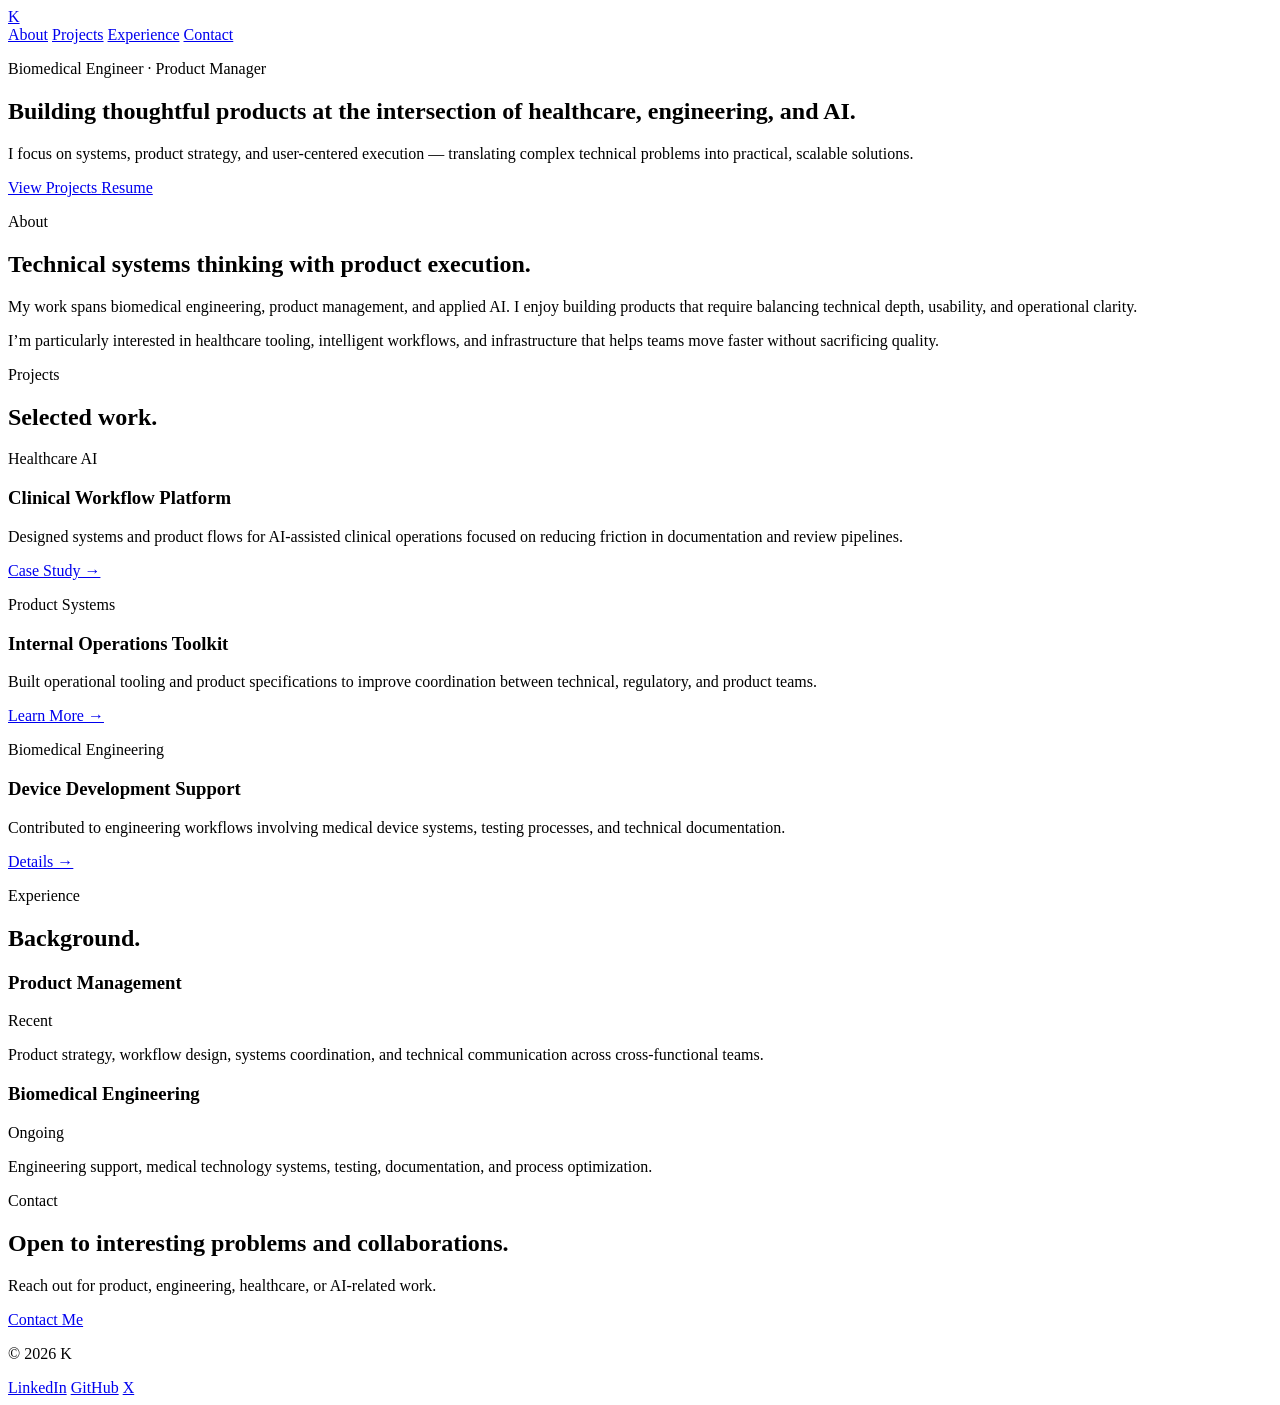
==== index.html @ 963a488e "Rename index to index.html" ====
<!DOCTYPE html>
<html lang="en">
<head>
  <meta charset="UTF-8" />
  <meta name="viewport" content="width=device-width, initial-scale=1.0" />

  <title>K — Biomedical Engineer & Product Manager</title>

  <meta
    name="description"
    content="Biomedical engineer and product manager building thoughtful healthcare and AI-enabled products."
  />

  <!-- Fonts -->
  <link rel="preconnect" href="https://fonts.googleapis.com">
  <link rel="preconnect" href="https://fonts.gstatic.com" crossorigin>

  <link
    href="https://fonts.googleapis.com/css2?family=Inter:wght@400;500;600;700;800&display=swap"
    rel="stylesheet"
  />

  <link rel="stylesheet" href="style.css" />
</head>

<body>

  <!-- =========================
       HEADER
  ========================== -->

  <header class="site-header">
    <div class="container nav">

      <a href="#" class="logo">
        K
      </a>

      <nav class="nav-links">
        <a href="#about">About</a>
        <a href="#projects">Projects</a>
        <a href="#experience">Experience</a>
        <a href="#contact">Contact</a>
      </nav>

    </div>
  </header>

  <!-- =========================
       HERO
  ========================== -->

  <section class="hero">
    <div class="container hero-content">

      <p class="eyebrow">
        Biomedical Engineer · Product Manager
      </p>

      <h1>
        Building thoughtful products at the intersection of healthcare,
        engineering, and AI.
      </h1>

      <p class="hero-text">
        I focus on systems, product strategy, and user-centered execution —
        translating complex technical problems into practical, scalable solutions.
      </p>

      <div class="hero-actions">
        <a href="#projects" class="btn btn-primary">
          View Projects
        </a>

        <a href="/resume.pdf" class="btn btn-secondary">
          Resume
        </a>
      </div>

    </div>
  </section>

  <!-- =========================
       ABOUT
  ========================== -->

  <section id="about" class="section">
    <div class="container narrow">

      <div class="section-header">
        <p class="section-label">About</p>
        <h2>Technical systems thinking with product execution.</h2>
      </div>

      <p class="body-large">
        My work spans biomedical engineering, product management, and applied AI.
        I enjoy building products that require balancing technical depth,
        usability, and operational clarity.
      </p>

      <p>
        I’m particularly interested in healthcare tooling, intelligent workflows,
        and infrastructure that helps teams move faster without sacrificing quality.
      </p>

    </div>
  </section>

  <!-- =========================
       PROJECTS
  ========================== -->

  <section id="projects" class="section section-alt">
    <div class="container">

      <div class="section-header">
        <p class="section-label">Projects</p>
        <h2>Selected work.</h2>
      </div>

      <div class="project-grid">

        <article class="card">
          <p class="card-tag">Healthcare AI</p>

          <h3>Clinical Workflow Platform</h3>

          <p>
            Designed systems and product flows for AI-assisted clinical operations
            focused on reducing friction in documentation and review pipelines.
          </p>

          <a href="#" class="text-link">
            Case Study →
          </a>
        </article>

        <article class="card">
          <p class="card-tag">Product Systems</p>

          <h3>Internal Operations Toolkit</h3>

          <p>
            Built operational tooling and product specifications to improve
            coordination between technical, regulatory, and product teams.
          </p>

          <a href="#" class="text-link">
            Learn More →
          </a>
        </article>

        <article class="card">
          <p class="card-tag">Biomedical Engineering</p>

          <h3>Device Development Support</h3>

          <p>
            Contributed to engineering workflows involving medical device systems,
            testing processes, and technical documentation.
          </p>

          <a href="#" class="text-link">
            Details →
          </a>
        </article>

      </div>
    </div>
  </section>

  <!-- =========================
       EXPERIENCE
  ========================== -->

  <section id="experience" class="section">
    <div class="container narrow">

      <div class="section-header">
        <p class="section-label">Experience</p>
        <h2>Background.</h2>
      </div>

      <div class="timeline">

        <div class="timeline-item">
          <div class="timeline-top">
            <h3>Product Management</h3>
            <span>Recent</span>
          </div>

          <p>
            Product strategy, workflow design, systems coordination, and
            technical communication across cross-functional teams.
          </p>
        </div>

        <div class="timeline-item">
          <div class="timeline-top">
            <h3>Biomedical Engineering</h3>
            <span>Ongoing</span>
          </div>

          <p>
            Engineering support, medical technology systems, testing,
            documentation, and process optimization.
          </p>
        </div>

      </div>

    </div>
  </section>

  <!-- =========================
       CONTACT
  ========================== -->

  <section id="contact" class="section section-alt">
    <div class="container narrow center">

      <p class="section-label">Contact</p>

      <h2>
        Open to interesting problems and collaborations.
      </h2>

      <p class="contact-text">
        Reach out for product, engineering, healthcare, or AI-related work.
      </p>

      <a href="mailto:you@example.com" class="btn btn-primary">
        Contact Me
      </a>

    </div>
  </section>

  <!-- =========================
       FOOTER
  ========================== -->

  <footer class="site-footer">
    <div class="container footer-content">

      <p>
        © 2026 K
      </p>

      <div class="footer-links">
        <a href="#">LinkedIn</a>
        <a href="#">GitHub</a>
        <a href="#">X</a>
      </div>

    </div>
  </footer>

</body>
</html>
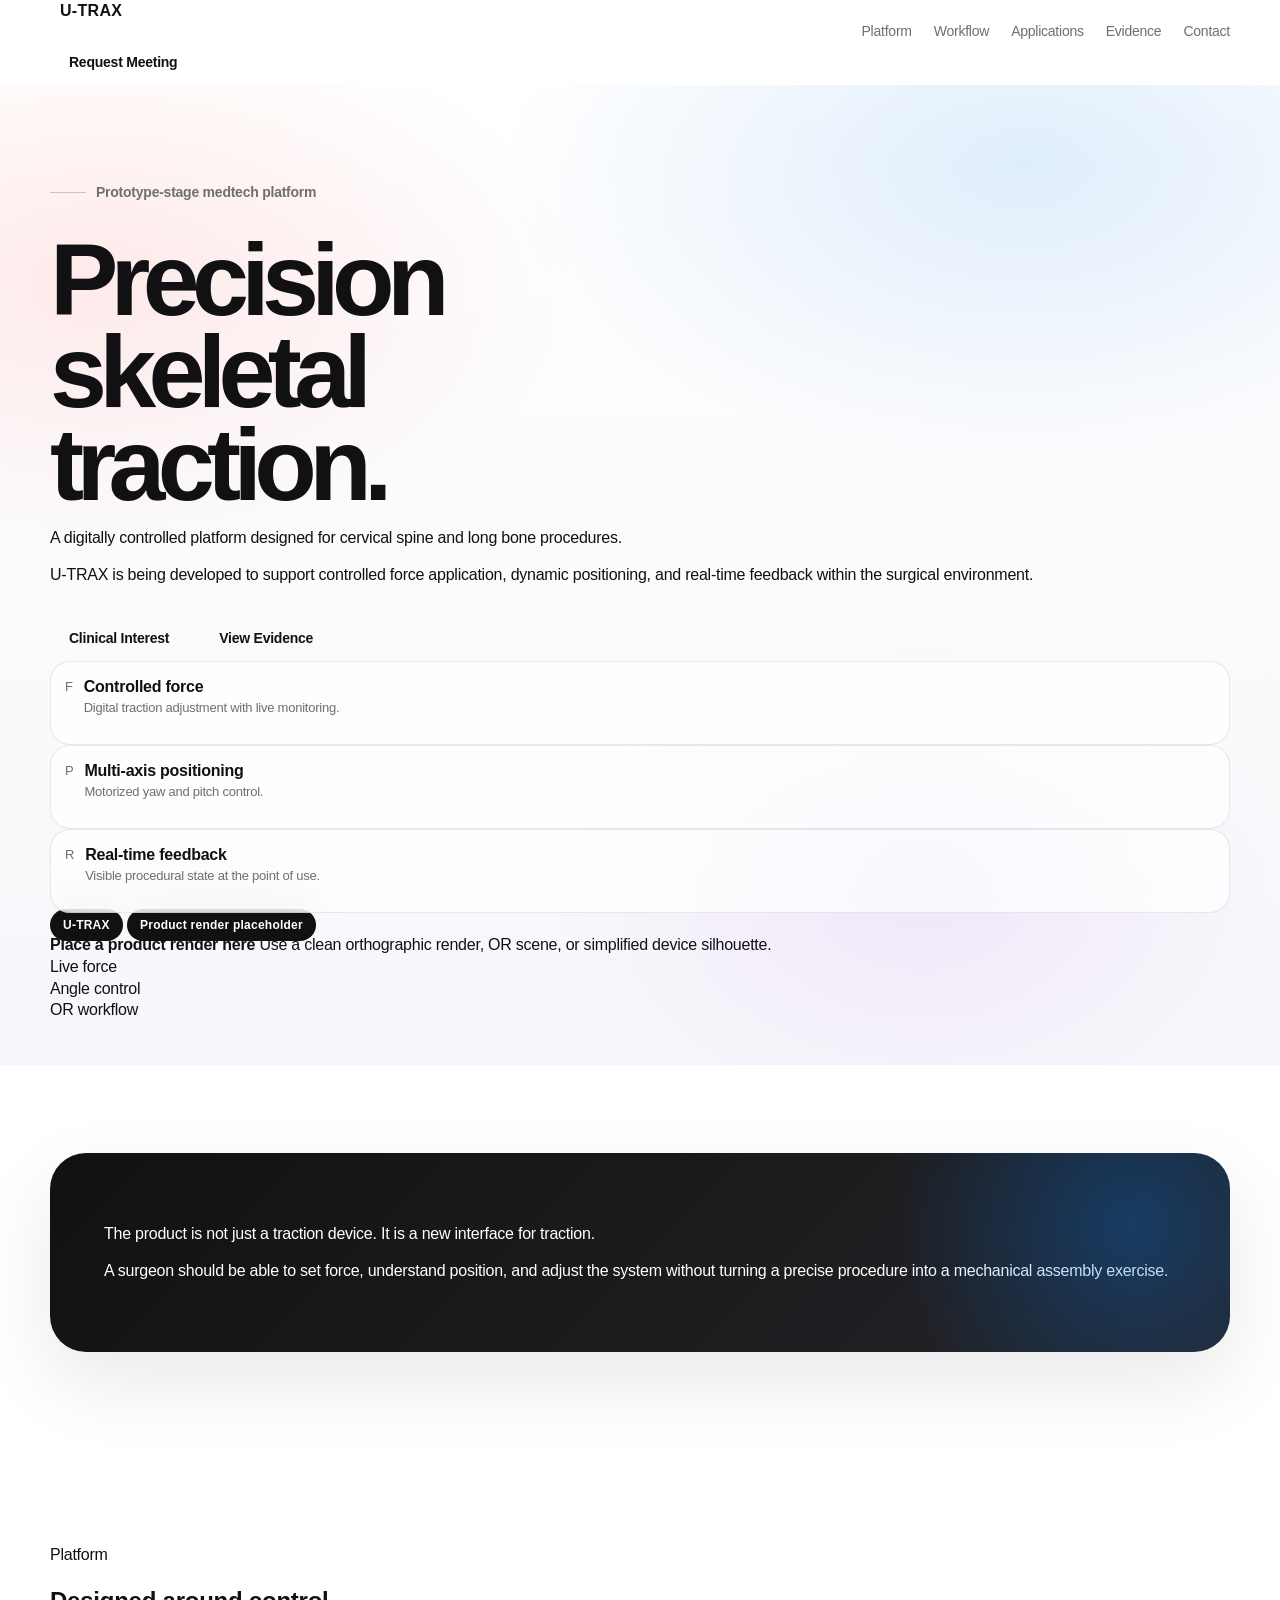
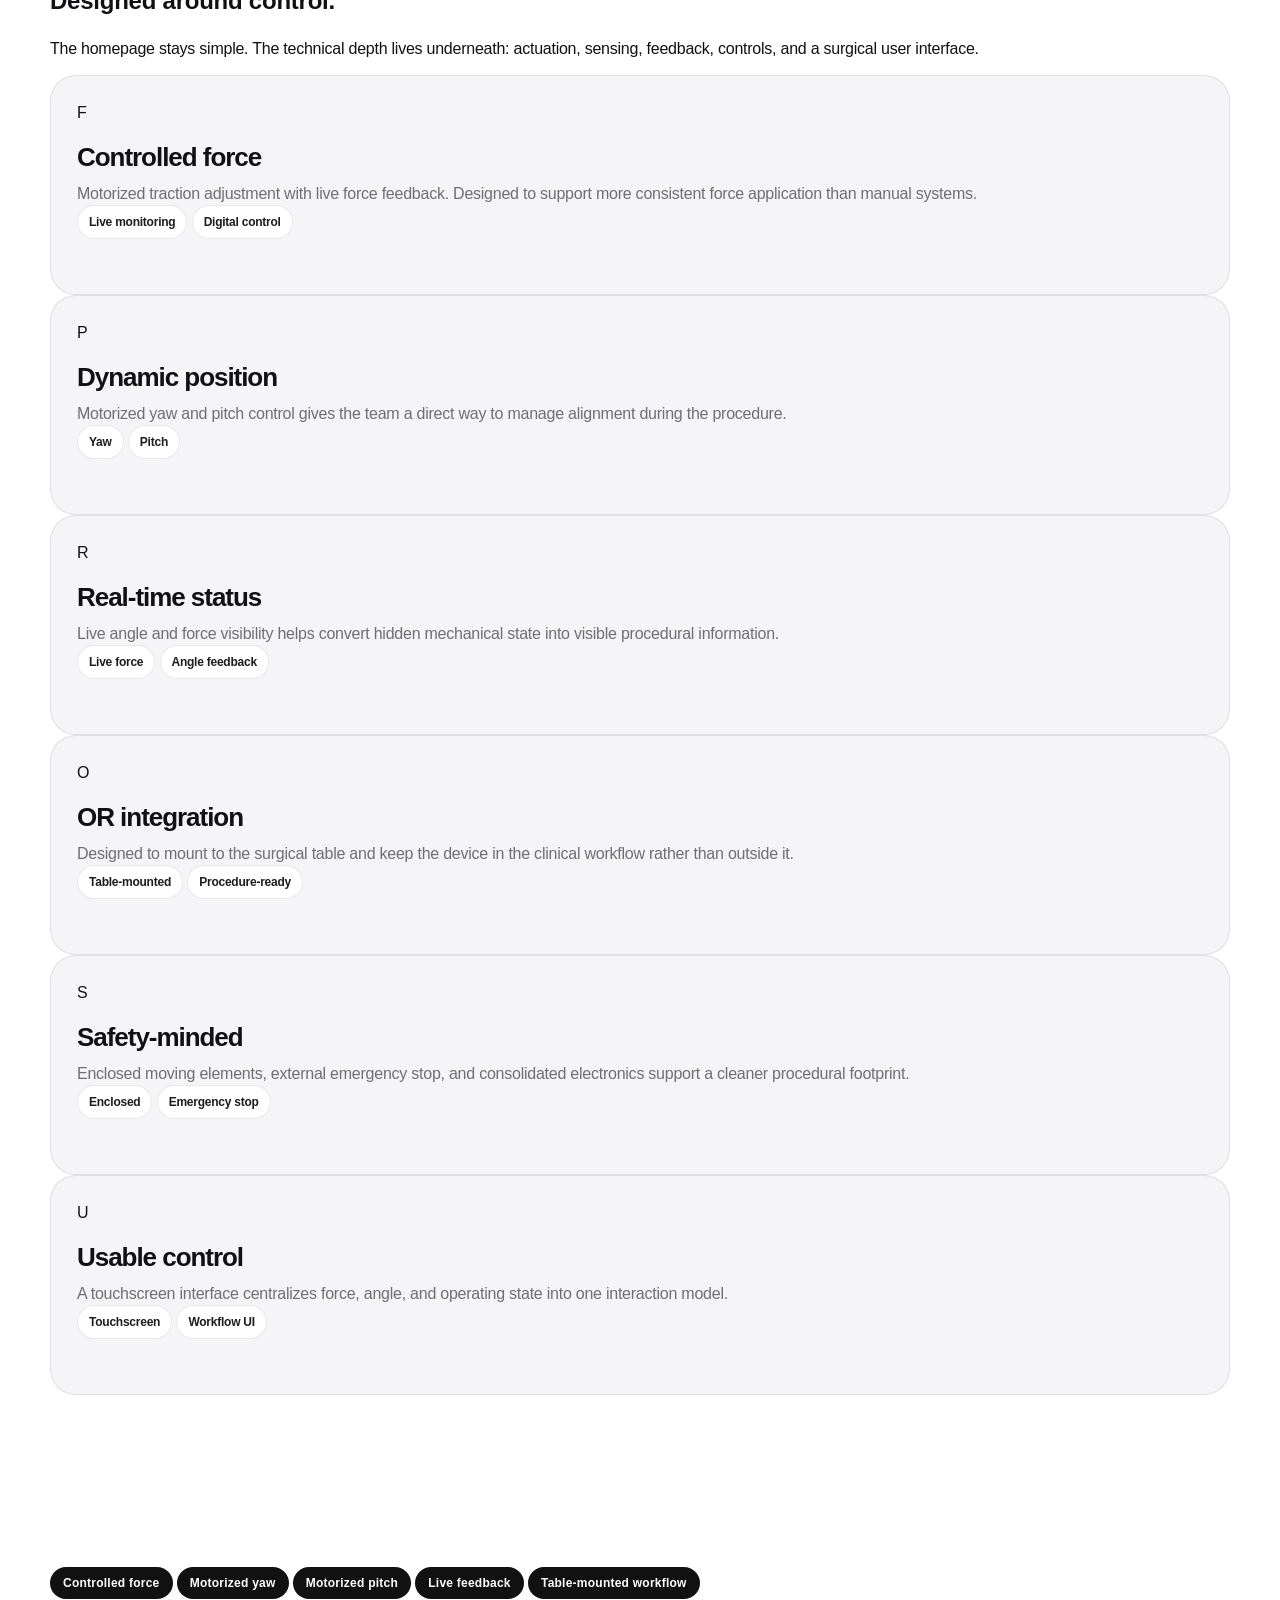
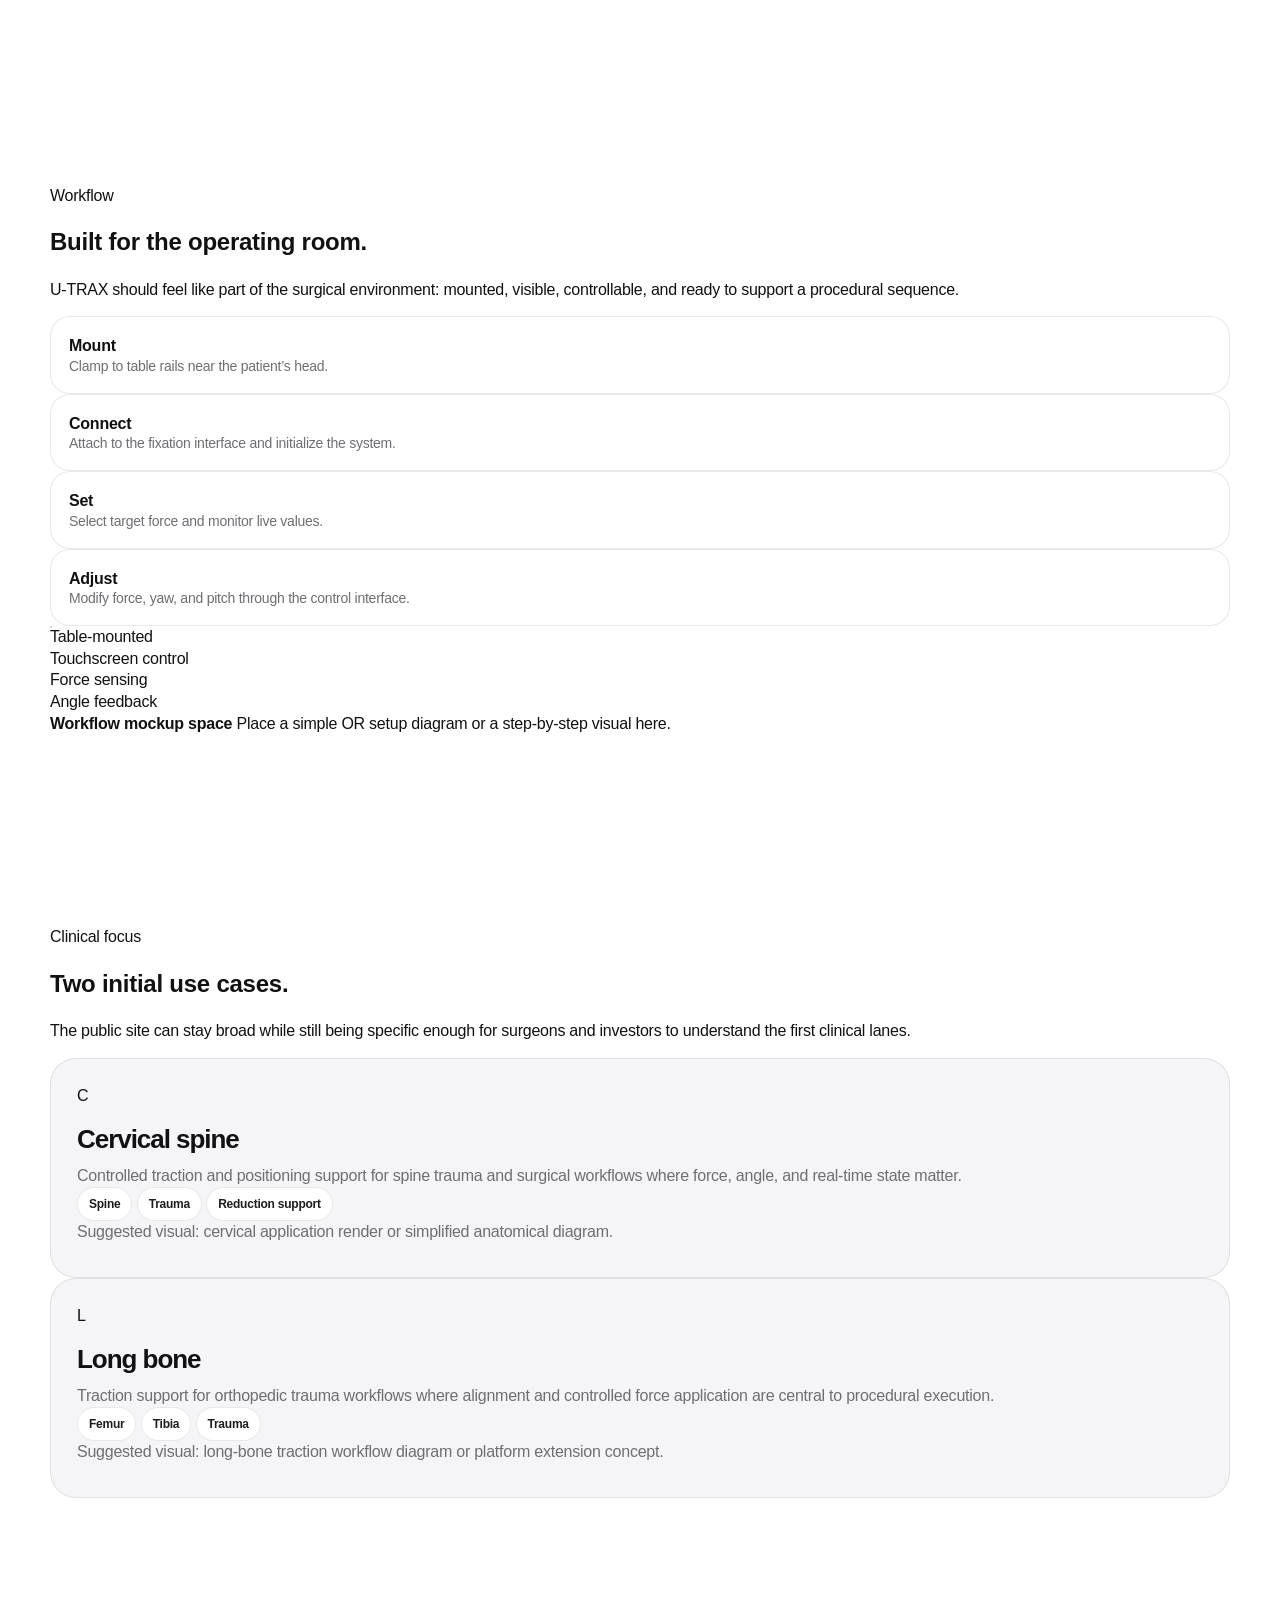
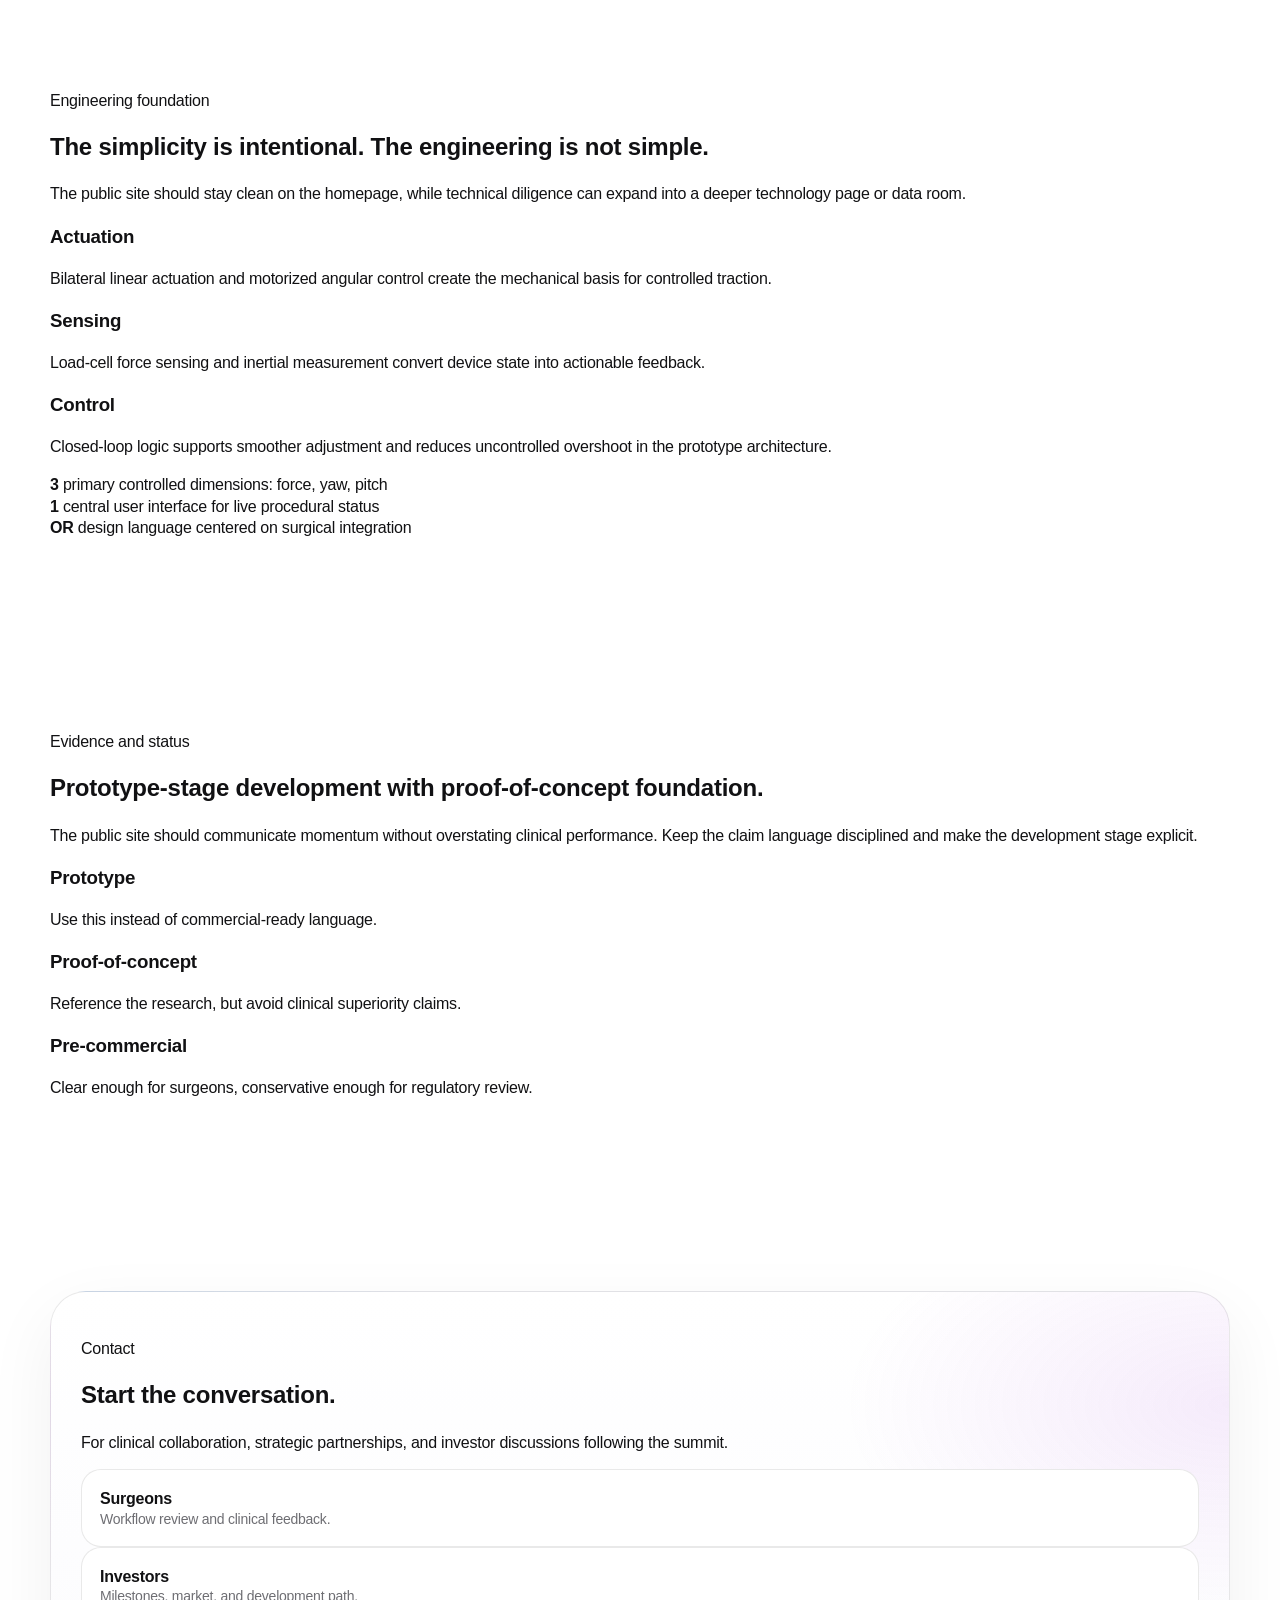
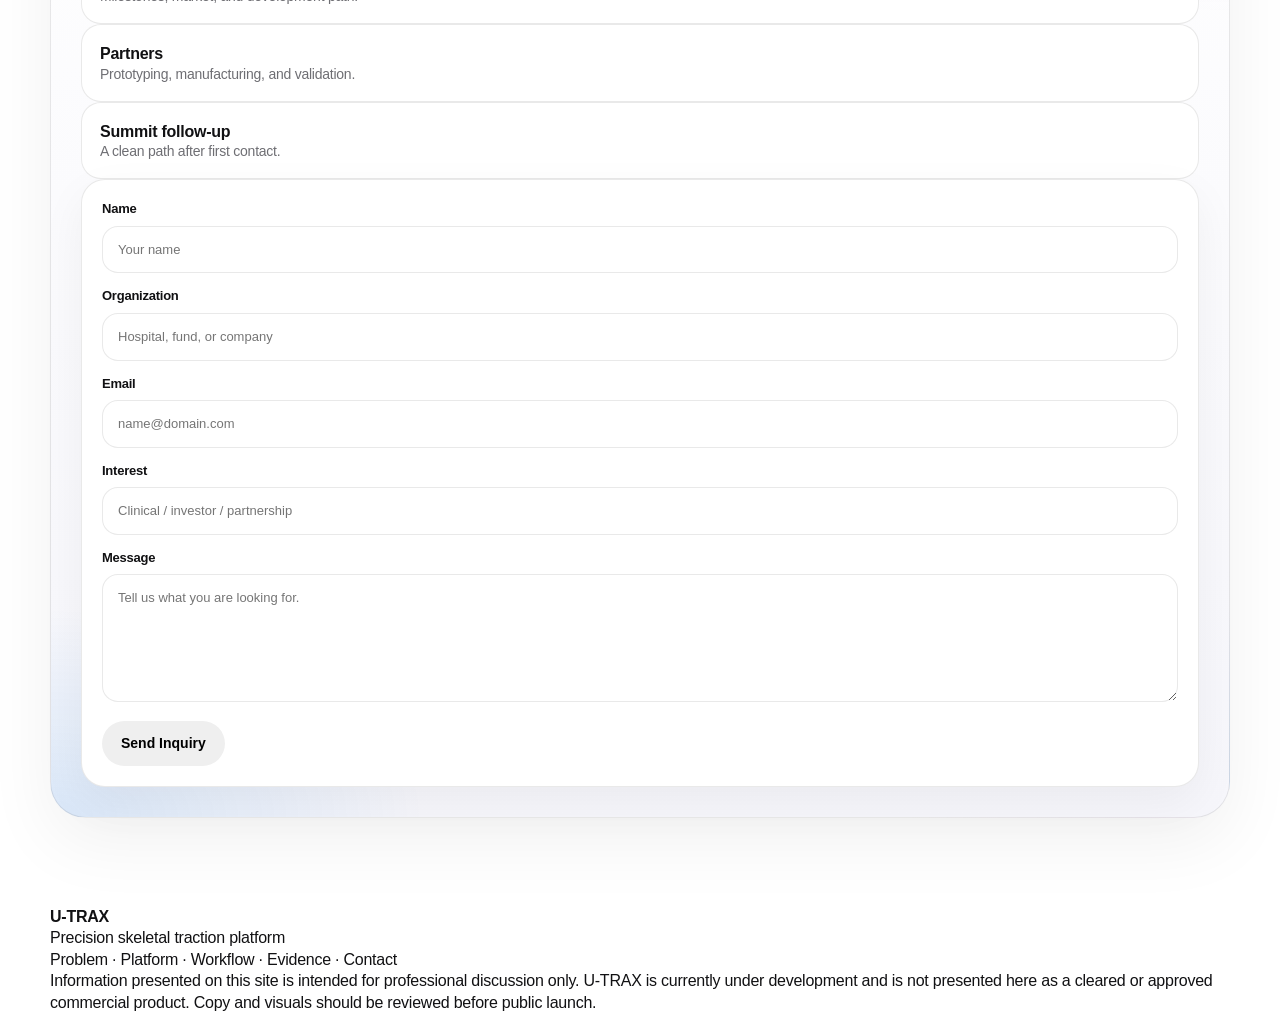
==== commit e74ea289: "Update index.html" ====
--- a/index.html
+++ b/index.html
@@ -1,20 +1,16 @@
-<!DOCTYPE html>
+<!doctype html>
 <html lang="en">
 <head>
-  <meta charset="UTF-8" />
-  <meta name="viewport" content="width=device-width, initial-scale=1.0" />
-
-  <title>K — Biomedical Engineer & Product Manager</title>
-
+  <meta charset="utf-8" />
+  <meta name="viewport" content="width=device-width, initial-scale=1" />
+  <title>U-TRAX — Precision Skeletal Traction</title>
   <meta
     name="description"
-    content="Biomedical engineer and product manager building thoughtful healthcare and AI-enabled products."
+    content="U-TRAX is a precision-controlled skeletal traction platform for cervical spine and long bone procedures."
   />
 
-  <!-- Fonts -->
   <link rel="preconnect" href="https://fonts.googleapis.com">
   <link rel="preconnect" href="https://fonts.gstatic.com" crossorigin>
-
   <link
     href="https://fonts.googleapis.com/css2?family=Inter:wght@400;500;600;700;800&display=swap"
     rel="stylesheet"
@@ -22,240 +18,430 @@
 
   <link rel="stylesheet" href="style.css" />
 </head>
-
 <body>
-
-  <!-- =========================
-       HEADER
-  ========================== -->
-
   <header class="site-header">
-    <div class="container nav">
-
-      <a href="#" class="logo">
-        K
+    <div class="wrap nav-row">
+      <a class="brand" href="#top" aria-label="U-TRAX home">
+        <span class="brand-mark" aria-hidden="true"></span>
+        <span>U-TRAX</span>
       </a>
 
-      <nav class="nav-links">
-        <a href="#about">About</a>
-        <a href="#projects">Projects</a>
-        <a href="#experience">Experience</a>
+      <nav class="nav" aria-label="Primary">
+        <a href="#platform">Platform</a>
+        <a href="#workflow">Workflow</a>
+        <a href="#applications">Applications</a>
+        <a href="#evidence">Evidence</a>
         <a href="#contact">Contact</a>
       </nav>
 
+      <a class="btn btn-dark" href="#contact">Request Meeting</a>
     </div>
   </header>
 
-  <!-- =========================
-       HERO
-  ========================== -->
-
-  <section class="hero">
-    <div class="container hero-content">
-
-      <p class="eyebrow">
-        Biomedical Engineer · Product Manager
-      </p>
-
-      <h1>
-        Building thoughtful products at the intersection of healthcare,
-        engineering, and AI.
-      </h1>
-
-      <p class="hero-text">
-        I focus on systems, product strategy, and user-centered execution —
-        translating complex technical problems into practical, scalable solutions.
-      </p>
-
-      <div class="hero-actions">
-        <a href="#projects" class="btn btn-primary">
-          View Projects
-        </a>
-
-        <a href="/resume.pdf" class="btn btn-secondary">
-          Resume
-        </a>
-      </div>
-
+  <main id="top">
+    <section class="hero">
+      <div class="wrap hero-grid">
+        <div class="hero-copy">
+          <p class="eyebrow">Prototype-stage medtech platform</p>
+          <h1><span>Precision</span> skeletal traction.</h1>
+          <p class="lede">
+            A digitally controlled platform designed for cervical spine and long bone procedures.
+          </p>
+          <p class="sublede">
+            U-TRAX is being developed to support controlled force application, dynamic positioning,
+            and real-time feedback within the surgical environment.
+          </p>
+
+          <div class="actions">
+            <a class="btn btn-dark" href="#contact">Clinical Interest</a>
+            <a class="btn btn-light" href="#evidence">View Evidence</a>
+          </div>
+
+          <div class="chip-row" aria-label="Key features">
+            <div class="chip">
+              <span class="chip-icon">F</span>
+              <div>
+                <strong>Controlled force</strong>
+                <span>Digital traction adjustment with live monitoring.</span>
+              </div>
+            </div>
+
+            <div class="chip">
+              <span class="chip-icon chip-icon-purple">P</span>
+              <div>
+                <strong>Multi-axis positioning</strong>
+                <span>Motorized yaw and pitch control.</span>
+              </div>
+            </div>
+
+            <div class="chip">
+              <span class="chip-icon chip-icon-red">R</span>
+              <div>
+                <strong>Real-time feedback</strong>
+                <span>Visible procedural state at the point of use.</span>
+              </div>
+            </div>
+          </div>
+        </div>
+
+        <div class="hero-visual" aria-label="Hero visual placeholder">
+          <div class="visual-top">
+            <span class="badge badge-dark">U-TRAX</span>
+            <span class="badge badge-light">Product render placeholder</span>
+          </div>
+
+          <div class="visual-stage">
+            <div class="device-line" aria-hidden="true"></div>
+            <div class="visual-card">
+              <strong>Place a product render here</strong>
+              <span>Use a clean orthographic render, OR scene, or simplified device silhouette.</span>
+            </div>
+
+            <div class="float-note note-a"><span></span>Live force</div>
+            <div class="float-note note-b"><span></span>Angle control</div>
+            <div class="float-note note-c"><span></span>OR workflow</div>
+          </div>
+        </div>
+      </div>
+    </section>
+
+    <section class="section">
+      <div class="wrap">
+        <div class="statement">
+          <p class="statement-quote">
+            The product is not just a traction device.
+            <span>It is a new interface for traction.</span>
+          </p>
+          <p class="statement-text">
+            A surgeon should be able to set force, understand position, and adjust the system without
+            turning a precise procedure into a mechanical assembly exercise.
+          </p>
+        </div>
+      </div>
+    </section>
+
+    <section class="section" id="platform">
+      <div class="wrap">
+        <header class="section-head">
+          <p class="section-kicker">Platform</p>
+          <h2>Designed around control.</h2>
+          <p>
+            The homepage stays simple. The technical depth lives underneath: actuation, sensing,
+            feedback, controls, and a surgical user interface.
+          </p>
+        </header>
+
+        <div class="card-grid">
+          <article class="card card-blue">
+            <div class="card-icon">F</div>
+            <h3>Controlled force</h3>
+            <p>Motorized traction adjustment with live force feedback. Designed to support more consistent force application than manual systems.</p>
+            <div class="pill-row">
+              <span class="pill pill-blue">Live monitoring</span>
+              <span class="pill">Digital control</span>
+            </div>
+          </article>
+
+          <article class="card card-purple">
+            <div class="card-icon card-icon-purple">P</div>
+            <h3>Dynamic position</h3>
+            <p>Motorized yaw and pitch control gives the team a direct way to manage alignment during the procedure.</p>
+            <div class="pill-row">
+              <span class="pill pill-purple">Yaw</span>
+              <span class="pill pill-purple">Pitch</span>
+            </div>
+          </article>
+
+          <article class="card card-red">
+            <div class="card-icon card-icon-red">R</div>
+            <h3>Real-time status</h3>
+            <p>Live angle and force visibility helps convert hidden mechanical state into visible procedural information.</p>
+            <div class="pill-row">
+              <span class="pill pill-red">Live force</span>
+              <span class="pill pill-red">Angle feedback</span>
+            </div>
+          </article>
+
+          <article class="card card-green">
+            <div class="card-icon card-icon-green">O</div>
+            <h3>OR integration</h3>
+            <p>Designed to mount to the surgical table and keep the device in the clinical workflow rather than outside it.</p>
+            <div class="pill-row">
+              <span class="pill pill-green">Table-mounted</span>
+              <span class="pill pill-green">Procedure-ready</span>
+            </div>
+          </article>
+
+          <article class="card card-orange">
+            <div class="card-icon card-icon-orange">S</div>
+            <h3>Safety-minded</h3>
+            <p>Enclosed moving elements, external emergency stop, and consolidated electronics support a cleaner procedural footprint.</p>
+            <div class="pill-row">
+              <span class="pill pill-orange">Enclosed</span>
+              <span class="pill pill-orange">Emergency stop</span>
+            </div>
+          </article>
+
+          <article class="card">
+            <div class="card-icon card-icon-neutral">U</div>
+            <h3>Usable control</h3>
+            <p>A touchscreen interface centralizes force, angle, and operating state into one interaction model.</p>
+            <div class="pill-row">
+              <span class="pill">Touchscreen</span>
+              <span class="pill">Workflow UI</span>
+            </div>
+          </article>
+        </div>
+      </div>
+    </section>
+
+    <section class="banner">
+      <div class="wrap banner-row" aria-label="Feature highlights">
+        <span class="badge badge-soft">Controlled force</span>
+        <span class="badge badge-soft">Motorized yaw</span>
+        <span class="badge badge-soft">Motorized pitch</span>
+        <span class="badge badge-soft">Live feedback</span>
+        <span class="badge badge-soft">Table-mounted workflow</span>
+      </div>
+    </section>
+
+    <section class="section" id="workflow">
+      <div class="wrap split-grid">
+        <div>
+          <p class="section-kicker">Workflow</p>
+          <h2>Built for the operating room.</h2>
+          <p class="section-text">
+            U-TRAX should feel like part of the surgical environment: mounted, visible, controllable,
+            and ready to support a procedural sequence.
+          </p>
+
+          <div class="spec-grid">
+            <div class="spec">
+              <strong>Mount</strong>
+              <span>Clamp to table rails near the patient’s head.</span>
+            </div>
+            <div class="spec">
+              <strong>Connect</strong>
+              <span>Attach to the fixation interface and initialize the system.</span>
+            </div>
+            <div class="spec">
+              <strong>Set</strong>
+              <span>Select target force and monitor live values.</span>
+            </div>
+            <div class="spec">
+              <strong>Adjust</strong>
+              <span>Modify force, yaw, and pitch through the control interface.</span>
+            </div>
+          </div>
+        </div>
+
+        <div class="diagram">
+          <div class="halo halo-a" aria-hidden="true"></div>
+          <div class="halo halo-b" aria-hidden="true"></div>
+          <div class="halo halo-c" aria-hidden="true"></div>
+
+          <div class="floating-label label-a">Table-mounted</div>
+          <div class="floating-label label-b">Touchscreen control</div>
+          <div class="floating-label label-c">Force sensing</div>
+          <div class="floating-label label-d">Angle feedback</div>
+
+          <div class="diagram-card">
+            <strong>Workflow mockup space</strong>
+            <span>Place a simple OR setup diagram or a step-by-step visual here.</span>
+          </div>
+        </div>
+      </div>
+    </section>
+
+    <section class="section" id="applications">
+      <div class="wrap">
+        <header class="section-head">
+          <p class="section-kicker">Clinical focus</p>
+          <h2>Two initial use cases.</h2>
+          <p>
+            The public site can stay broad while still being specific enough for surgeons and investors
+            to understand the first clinical lanes.
+          </p>
+        </header>
+
+        <div class="two-up">
+          <article class="card card-tall card-blue">
+            <div class="card-icon">C</div>
+            <h3>Cervical spine</h3>
+            <p>Controlled traction and positioning support for spine trauma and surgical workflows where force, angle, and real-time state matter.</p>
+            <div class="pill-row">
+              <span class="pill pill-blue">Spine</span>
+              <span class="pill pill-blue">Trauma</span>
+              <span class="pill pill-blue">Reduction support</span>
+            </div>
+            <p class="small-note">Suggested visual: cervical application render or simplified anatomical diagram.</p>
+          </article>
+
+          <article class="card card-tall card-orange">
+            <div class="card-icon card-icon-orange">L</div>
+            <h3>Long bone</h3>
+            <p>Traction support for orthopedic trauma workflows where alignment and controlled force application are central to procedural execution.</p>
+            <div class="pill-row">
+              <span class="pill pill-orange">Femur</span>
+              <span class="pill pill-orange">Tibia</span>
+              <span class="pill pill-orange">Trauma</span>
+            </div>
+            <p class="small-note">Suggested visual: long-bone traction workflow diagram or platform extension concept.</p>
+          </article>
+        </div>
+      </div>
+    </section>
+
+    <section class="section section-dark" id="evidence">
+      <div class="wrap">
+        <header class="section-head section-head-dark">
+          <p class="section-kicker section-kicker-light">Engineering foundation</p>
+          <h2>The simplicity is intentional. The engineering is not simple.</h2>
+          <p>
+            The public site should stay clean on the homepage, while technical diligence can expand
+            into a deeper technology page or data room.
+          </p>
+        </header>
+
+        <div class="three-up">
+          <article class="dark-card">
+            <h3>Actuation</h3>
+            <p>Bilateral linear actuation and motorized angular control create the mechanical basis for controlled traction.</p>
+          </article>
+          <article class="dark-card">
+            <h3>Sensing</h3>
+            <p>Load-cell force sensing and inertial measurement convert device state into actionable feedback.</p>
+          </article>
+          <article class="dark-card">
+            <h3>Control</h3>
+            <p>Closed-loop logic supports smoother adjustment and reduces uncontrolled overshoot in the prototype architecture.</p>
+          </article>
+        </div>
+
+        <div class="stats-grid">
+          <div class="stat">
+            <strong>3</strong>
+            <span>primary controlled dimensions: force, yaw, pitch</span>
+          </div>
+          <div class="stat">
+            <strong>1</strong>
+            <span>central user interface for live procedural status</span>
+          </div>
+          <div class="stat">
+            <strong>OR</strong>
+            <span>design language centered on surgical integration</span>
+          </div>
+        </div>
+      </div>
+    </section>
+
+    <section class="section">
+      <div class="wrap">
+        <header class="section-head">
+          <p class="section-kicker">Evidence and status</p>
+          <h2>Prototype-stage development with proof-of-concept foundation.</h2>
+          <p>
+            The public site should communicate momentum without overstating clinical performance.
+            Keep the claim language disciplined and make the development stage explicit.
+          </p>
+        </header>
+
+        <div class="status-grid">
+          <div class="status-card">
+            <span class="status-dot status-blue"></span>
+            <h3>Prototype</h3>
+            <p>Use this instead of commercial-ready language.</p>
+          </div>
+          <div class="status-card">
+            <span class="status-dot status-purple"></span>
+            <h3>Proof-of-concept</h3>
+            <p>Reference the research, but avoid clinical superiority claims.</p>
+          </div>
+          <div class="status-card">
+            <span class="status-dot status-green"></span>
+            <h3>Pre-commercial</h3>
+            <p>Clear enough for surgeons, conservative enough for regulatory review.</p>
+          </div>
+        </div>
+      </div>
+    </section>
+
+    <section class="section" id="contact">
+      <div class="wrap contact">
+        <div class="split-grid">
+          <div>
+            <p class="section-kicker">Contact</p>
+            <h2>Start the conversation.</h2>
+            <p class="section-text">
+              For clinical collaboration, strategic partnerships, and investor discussions following the summit.
+            </p>
+
+            <div class="mini-grid">
+              <div class="spec">
+                <strong>Surgeons</strong>
+                <span>Workflow review and clinical feedback.</span>
+              </div>
+              <div class="spec">
+                <strong>Investors</strong>
+                <span>Milestones, market, and development path.</span>
+              </div>
+              <div class="spec">
+                <strong>Partners</strong>
+                <span>Prototyping, manufacturing, and validation.</span>
+              </div>
+              <div class="spec">
+                <strong>Summit follow-up</strong>
+                <span>A clean path after first contact.</span>
+              </div>
+            </div>
+          </div>
+
+          <form class="form" onsubmit="return false;">
+            <label>
+              <span>Name</span>
+              <input type="text" placeholder="Your name" />
+            </label>
+
+            <label>
+              <span>Organization</span>
+              <input type="text" placeholder="Hospital, fund, or company" />
+            </label>
+
+            <label>
+              <span>Email</span>
+              <input type="email" placeholder="name@domain.com" />
+            </label>
+
+            <label>
+              <span>Interest</span>
+              <input type="text" placeholder="Clinical / investor / partnership" />
+            </label>
+
+            <label>
+              <span>Message</span>
+              <textarea placeholder="Tell us what you are looking for."></textarea>
+            </label>
+
+            <button class="btn btn-dark btn-full" type="submit">Send Inquiry</button>
+          </form>
+        </div>
+      </div>
+    </section>
+  </main>
+
+  <footer class="site-footer">
+    <div class="wrap footer-row">
+      <div>
+        <strong>U-TRAX</strong><br />
+        Precision skeletal traction platform
+      </div>
+      <div>Problem · Platform · Workflow · Evidence · Contact</div>
     </div>
-  </section>
-
-  <!-- =========================
-       ABOUT
-  ========================== -->
-
-  <section id="about" class="section">
-    <div class="container narrow">
-
-      <div class="section-header">
-        <p class="section-label">About</p>
-        <h2>Technical systems thinking with product execution.</h2>
-      </div>
-
-      <p class="body-large">
-        My work spans biomedical engineering, product management, and applied AI.
-        I enjoy building products that require balancing technical depth,
-        usability, and operational clarity.
-      </p>
-
-      <p>
-        I’m particularly interested in healthcare tooling, intelligent workflows,
-        and infrastructure that helps teams move faster without sacrificing quality.
-      </p>
-
-    </div>
-  </section>
-
-  <!-- =========================
-       PROJECTS
-  ========================== -->
-
-  <section id="projects" class="section section-alt">
-    <div class="container">
-
-      <div class="section-header">
-        <p class="section-label">Projects</p>
-        <h2>Selected work.</h2>
-      </div>
-
-      <div class="project-grid">
-
-        <article class="card">
-          <p class="card-tag">Healthcare AI</p>
-
-          <h3>Clinical Workflow Platform</h3>
-
-          <p>
-            Designed systems and product flows for AI-assisted clinical operations
-            focused on reducing friction in documentation and review pipelines.
-          </p>
-
-          <a href="#" class="text-link">
-            Case Study →
-          </a>
-        </article>
-
-        <article class="card">
-          <p class="card-tag">Product Systems</p>
-
-          <h3>Internal Operations Toolkit</h3>
-
-          <p>
-            Built operational tooling and product specifications to improve
-            coordination between technical, regulatory, and product teams.
-          </p>
-
-          <a href="#" class="text-link">
-            Learn More →
-          </a>
-        </article>
-
-        <article class="card">
-          <p class="card-tag">Biomedical Engineering</p>
-
-          <h3>Device Development Support</h3>
-
-          <p>
-            Contributed to engineering workflows involving medical device systems,
-            testing processes, and technical documentation.
-          </p>
-
-          <a href="#" class="text-link">
-            Details →
-          </a>
-        </article>
-
-      </div>
-    </div>
-  </section>
-
-  <!-- =========================
-       EXPERIENCE
-  ========================== -->
-
-  <section id="experience" class="section">
-    <div class="container narrow">
-
-      <div class="section-header">
-        <p class="section-label">Experience</p>
-        <h2>Background.</h2>
-      </div>
-
-      <div class="timeline">
-
-        <div class="timeline-item">
-          <div class="timeline-top">
-            <h3>Product Management</h3>
-            <span>Recent</span>
-          </div>
-
-          <p>
-            Product strategy, workflow design, systems coordination, and
-            technical communication across cross-functional teams.
-          </p>
-        </div>
-
-        <div class="timeline-item">
-          <div class="timeline-top">
-            <h3>Biomedical Engineering</h3>
-            <span>Ongoing</span>
-          </div>
-
-          <p>
-            Engineering support, medical technology systems, testing,
-            documentation, and process optimization.
-          </p>
-        </div>
-
-      </div>
-
-    </div>
-  </section>
-
-  <!-- =========================
-       CONTACT
-  ========================== -->
-
-  <section id="contact" class="section section-alt">
-    <div class="container narrow center">
-
-      <p class="section-label">Contact</p>
-
-      <h2>
-        Open to interesting problems and collaborations.
-      </h2>
-
-      <p class="contact-text">
-        Reach out for product, engineering, healthcare, or AI-related work.
-      </p>
-
-      <a href="mailto:you@example.com" class="btn btn-primary">
-        Contact Me
-      </a>
-
-    </div>
-  </section>
-
-  <!-- =========================
-       FOOTER
-  ========================== -->
-
-  <footer class="site-footer">
-    <div class="container footer-content">
-
-      <p>
-        © 2026 K
-      </p>
-
-      <div class="footer-links">
-        <a href="#">LinkedIn</a>
-        <a href="#">GitHub</a>
-        <a href="#">X</a>
-      </div>
-
+    <div class="wrap footer-fineprint">
+      Information presented on this site is intended for professional discussion only. U-TRAX is
+      currently under development and is not presented here as a cleared or approved commercial
+      product. Copy and visuals should be reviewed before public launch.
     </div>
   </footer>
-
 </body>
-</html>
-
+</html>
--- a/style.css
+++ b/style.css
@@ -0,0 +1,926 @@
+:root{
+  --ink:#111113;
+  --muted:#6e6e73;
+  --soft:#f5f5f7;
+  --line:rgba(17,17,19,.09);
+
+  --blue:#0071e3;
+  --cyan:#5ac8fa;
+  --red:#ff3b30;
+  --orange:#ff9500;
+  --purple:#af52de;
+  --green:#34c759;
+
+  --blueSoft:rgba(0,113,227,.12);
+  --redSoft:rgba(255,59,48,.10);
+  --purpleSoft:rgba(175,82,222,.11);
+  --greenSoft:rgba(52,199,89,.11);
+  --orangeSoft:rgba(255,149,0,.12);
+
+  --max:1180px;
+  --radius:36px;
+  --r2:26px;
+  --shadow:0 30px 80px rgba(0,0,0,.09);
+
+  --page-pad:22px;
+  --section-pad:88px;
+
+  --font-main:-apple-system,BlinkMacSystemFont,"SF Pro Display","Segoe UI",Roboto,Helvetica,Arial,sans-serif;
+}
+
+*{ box-sizing:border-box; }
+html{ scroll-behavior:smooth; }
+body{
+  margin:0;
+  font-family:var(--font-main);
+  color:var(--ink);
+  background:#fff;
+  letter-spacing:-.015em;
+  -webkit-font-smoothing:antialiased;
+  line-height:1.35;
+}
+a{ color:inherit; text-decoration:none; }
+img{ max-width:100%; display:block; }
+button, input, textarea{
+  font:inherit;
+}
+
+.wrap{
+  width:min(calc(100% - var(--page-pad) * 2), var(--max));
+  margin:0 auto;
+}
+
+.top{
+  position:sticky;
+  top:0;
+  z-index:50;
+  background:rgba(255,255,255,.76);
+  backdrop-filter:blur(22px);
+  border-bottom:1px solid var(--line);
+}
+
+.topin{
+  min-height:66px;
+  display:flex;
+  align-items:center;
+  justify-content:space-between;
+  gap:20px;
+  padding:10px 0;
+}
+
+.brand{
+  font-weight:700;
+  letter-spacing:.02em;
+  display:flex;
+  gap:10px;
+  align-items:center;
+  white-space:nowrap;
+}
+
+.mark{
+  width:22px;
+  height:22px;
+  border-radius:50%;
+  background:conic-gradient(from 210deg,var(--blue),var(--cyan),var(--purple),var(--red),var(--orange),var(--blue));
+  position:relative;
+  box-shadow:inset 0 0 0 1px rgba(255,255,255,.18);
+  flex:0 0 auto;
+}
+.mark:after{
+  content:"";
+  position:absolute;
+  inset:6px;
+  border-radius:50%;
+  background:#fff;
+}
+
+.nav{
+  display:flex;
+  gap:22px;
+  color:var(--muted);
+  font-size:14px;
+  align-items:center;
+  flex-wrap:wrap;
+  justify-content:flex-end;
+}
+.nav a:hover{ color:var(--ink); }
+
+.btn{
+  display:inline-flex;
+  align-items:center;
+  justify-content:center;
+  gap:8px;
+  border-radius:999px;
+  padding:12px 18px;
+  font-size:14px;
+  font-weight:650;
+  border:1px solid transparent;
+  transition:.22s ease;
+  white-space:nowrap;
+}
+.btn:hover{ transform:translateY(-1px); }
+.btn.black{
+  background:#111;
+  color:#fff;
+  box-shadow:0 14px 30px rgba(0,0,0,.13);
+}
+.btn.ghost{
+  background:rgba(255,255,255,.74);
+  border-color:var(--line);
+  color:var(--ink);
+  backdrop-filter:blur(16px);
+}
+
+.hero{
+  position:relative;
+  overflow:hidden;
+  background:
+    radial-gradient(900px 520px at 80% 8%, var(--blueSoft), transparent 58%),
+    radial-gradient(820px 480px at 8% 20%, var(--redSoft), transparent 58%),
+    radial-gradient(640px 420px at 72% 82%, var(--purpleSoft), transparent 58%),
+    linear-gradient(180deg, #fff 0%, #f7f7fb 100%);
+  padding:84px 0 44px;
+}
+
+.heroGrid{
+  display:grid;
+  grid-template-columns:minmax(0,1.02fr) minmax(0,.98fr);
+  gap:36px;
+  align-items:center;
+  min-height:700px;
+}
+
+.eyebrow{
+  display:inline-flex;
+  align-items:center;
+  gap:10px;
+  color:var(--muted);
+  font-weight:650;
+  font-size:14px;
+}
+.eyebrow:before{
+  content:"";
+  width:36px;
+  height:1px;
+  background:rgba(17,17,19,.2);
+}
+
+h1{
+  font-size:clamp(58px, 8vw, 110px);
+  line-height:.9;
+  letter-spacing:-.075em;
+  margin:18px 0 0;
+  max-width:9.5ch;
+}
+
+.grad{
+  background:linear-gradient(95deg,#111 0%,#1b61d1 40%,#af52de 73%,#ff3b30 100%);
+  -webkit-background-clip:text;
+  background-clip:text;
+  color:transparent;
+}
+
+.lead{
+  font-size:clamp(20px, 2.3vw, 29px);
+  line-height:1.15;
+  margin:24px 0 0;
+  max-width:640px;
+  color:#1d1d1f;
+}
+.sublead{
+  font-size:17px;
+  color:var(--muted);
+  max-width:580px;
+  margin:18px 0 0;
+}
+
+.actions{
+  display:flex;
+  gap:12px;
+  margin-top:30px;
+  flex-wrap:wrap;
+}
+
+.chips{
+  display:grid;
+  grid-template-columns:repeat(3,1fr);
+  gap:10px;
+  margin-top:30px;
+}
+
+.chip{
+  background:rgba(255,255,255,.72);
+  border:1px solid var(--line);
+  border-radius:20px;
+  padding:14px;
+  display:flex;
+  gap:11px;
+  align-items:flex-start;
+  backdrop-filter:blur(18px);
+  min-height:84px;
+}
+
+.ico{
+  width:34px;
+  height:34px;
+  border-radius:12px;
+  display:grid;
+  place-items:center;
+  font-weight:800;
+  color:#fff;
+  background:linear-gradient(135deg,var(--blue),var(--cyan));
+  box-shadow:0 12px 24px rgba(0,113,227,.18);
+  flex:0 0 auto;
+  font-size:14px;
+}
+.chip:nth-child(2) .ico{ background:linear-gradient(135deg,var(--purple),#ff7ab6); }
+.chip:nth-child(3) .ico{ background:linear-gradient(135deg,var(--red),var(--orange)); }
+.chip b{ display:block; font-size:14px; }
+.chip span{ display:block; color:var(--muted); font-size:13px; margin-top:2px; }
+
+.mock{
+  min-height:650px;
+  border-radius:var(--radius);
+  background:linear-gradient(180deg,rgba(255,255,255,.96),rgba(245,245,247,.95));
+  border:1px solid var(--line);
+  box-shadow:var(--shadow);
+  position:relative;
+  overflow:hidden;
+  padding:28px;
+}
+.mock:before{
+  content:"";
+  position:absolute;
+  width:520px;
+  height:520px;
+  border-radius:50%;
+  right:-190px;
+  top:-160px;
+  background:radial-gradient(circle,rgba(0,113,227,.2),transparent 62%);
+}
+.mock:after{
+  content:"";
+  position:absolute;
+  width:440px;
+  height:440px;
+  border-radius:50%;
+  left:-180px;
+  bottom:-160px;
+  background:radial-gradient(circle,rgba(255,59,48,.16),transparent 60%);
+}
+
+.mockTop{
+  display:flex;
+  justify-content:space-between;
+  align-items:flex-start;
+  gap:12px;
+  position:relative;
+  z-index:1;
+}
+
+.badge{
+  background:#111;
+  color:#fff;
+  border-radius:999px;
+  padding:9px 13px;
+  font-size:12px;
+  font-weight:700;
+  letter-spacing:.02em;
+}
+.badge.soft{
+  background:rgba(255,255,255,.8);
+  color:var(--ink);
+  border:1px solid var(--line);
+}
+
+.imageSlot{
+  position:absolute;
+  left:42px;
+  right:42px;
+  top:132px;
+  bottom:58px;
+  border-radius:30px;
+  background:linear-gradient(135deg,rgba(255,255,255,.75),rgba(255,255,255,.38));
+  border:1px dashed rgba(17,17,19,.18);
+  display:grid;
+  place-items:center;
+  text-align:center;
+  color:var(--muted);
+  z-index:1;
+  overflow:hidden;
+  padding:22px;
+}
+
+.deviceLine{
+  position:absolute;
+  width:78%;
+  height:31%;
+  border:3px solid rgba(17,17,19,.18);
+  border-radius:60px;
+  transform:rotate(-12deg);
+  background:rgba(255,255,255,.38);
+  box-shadow:inset 0 0 0 20px rgba(255,255,255,.13);
+}
+.deviceLine:before,
+.deviceLine:after{
+  content:"";
+  position:absolute;
+  top:50%;
+  width:80px;
+  height:80px;
+  border-radius:50%;
+  background:linear-gradient(135deg,#111,#666);
+  transform:translateY(-50%);
+}
+.deviceLine:before{ left:-28px; }
+.deviceLine:after{ right:-28px; }
+
+.placeholderText{
+  position:relative;
+  z-index:2;
+  background:rgba(255,255,255,.8);
+  border:1px solid var(--line);
+  border-radius:22px;
+  padding:18px 22px;
+  max-width:330px;
+  box-shadow:0 18px 38px rgba(0,0,0,.06);
+}
+.placeholderText b{
+  font-size:18px;
+  color:#1d1d1f;
+}
+.placeholderText span{
+  font-size:14px;
+}
+.centerBlock{
+  position:absolute;
+  left:50%;
+  top:50%;
+  transform:translate(-50%,-50%);
+}
+
+.floating{
+  position:absolute;
+  z-index:2;
+  border-radius:22px;
+  background:rgba(255,255,255,.82);
+  border:1px solid var(--line);
+  padding:14px 16px;
+  box-shadow:0 18px 44px rgba(0,0,0,.08);
+  backdrop-filter:blur(16px);
+  font-size:14px;
+  max-width:190px;
+}
+.f1{ right:28px; top:215px; }
+.f2{ left:28px; bottom:132px; }
+.f3{ right:36px; bottom:96px; }
+
+.dot{
+  display:inline-block;
+  width:10px;
+  height:10px;
+  border-radius:50%;
+  background:var(--green);
+  margin-right:7px;
+}
+.dot.blue{ background:var(--blue); }
+.dot.purple{ background:var(--purple); }
+
+section{
+  padding:var(--section-pad) 0;
+}
+
+.sectionHead{
+  text-align:center;
+  max-width:840px;
+  margin:0 auto 38px;
+}
+
+.kicker{
+  font-size:15px;
+  font-weight:700;
+  color:var(--blue);
+  margin-bottom:10px;
+  letter-spacing:.01em;
+}
+.kicker.alt{ color:#7cc7ff; }
+
+.title{
+  font-size:clamp(40px,5vw,72px);
+  line-height:.96;
+  letter-spacing:-.06em;
+  margin:0;
+}
+.subtitle{
+  font-size:20px;
+  color:var(--muted);
+  margin:18px auto 0;
+  max-width:760px;
+}
+.subtitle.left{
+  margin-left:0;
+  margin-right:0;
+}
+
+.dark{
+  background:#111;
+  color:#fff;
+}
+.dark .subtitle,
+.dark .muted{ color:rgba(255,255,255,.68); }
+.dark .title{ color:#fff; }
+
+.grid2,
+.grid3,
+.grid4{
+  display:grid;
+  gap:18px;
+}
+.grid2{ grid-template-columns:repeat(2,minmax(0,1fr)); }
+.grid3{ grid-template-columns:repeat(3,minmax(0,1fr)); }
+.grid4{ grid-template-columns:repeat(4,minmax(0,1fr)); }
+
+.card{
+  border-radius:var(--r2);
+  background:var(--soft);
+  border:1px solid var(--line);
+  padding:26px;
+  min-height:220px;
+  position:relative;
+  overflow:hidden;
+}
+.card h3{
+  font-size:26px;
+  letter-spacing:-.04em;
+  margin:16px 0 8px;
+}
+.card p{
+  color:var(--muted);
+  font-size:16px;
+  margin:0;
+}
+
+.colorCard{
+  background:#fff;
+  box-shadow:0 20px 60px rgba(0,0,0,.06);
+}
+.bluebox{ background:linear-gradient(160deg,var(--blueSoft),#fff 58%); }
+.redbox{ background:linear-gradient(160deg,var(--redSoft),#fff 58%); }
+.purplebox{ background:linear-gradient(160deg,var(--purpleSoft),#fff 58%); }
+.greenbox{ background:linear-gradient(160deg,var(--greenSoft),#fff 58%); }
+.orangebox{ background:linear-gradient(160deg,var(--orangeSoft),#fff 58%); }
+
+.bigIcon{
+  width:48px;
+  height:48px;
+  border-radius:16px;
+  display:grid;
+  place-items:center;
+  font-size:24px;
+  font-weight:850;
+  color:#fff;
+  background:linear-gradient(135deg,var(--blue),var(--cyan));
+  box-shadow:0 16px 34px rgba(0,113,227,.18);
+}
+.redIcon{ background:linear-gradient(135deg,var(--red),var(--orange)); }
+.purpleIcon{ background:linear-gradient(135deg,var(--purple),#ff7ab6); }
+.greenIcon{ background:linear-gradient(135deg,var(--green),#8ee58f); }
+.orangeIcon{ background:linear-gradient(135deg,var(--orange),#ffd166); }
+.neutralIcon{ background:linear-gradient(135deg,#111,#666); }
+
+.statement{
+  border-radius:var(--radius);
+  padding:54px;
+  background:linear-gradient(135deg,#111,#25252a);
+  color:#fff;
+  box-shadow:var(--shadow);
+  position:relative;
+  overflow:hidden;
+}
+.statement:after{
+  content:"";
+  position:absolute;
+  right:-160px;
+  top:-190px;
+  width:520px;
+  height:520px;
+  border-radius:50%;
+  background:radial-gradient(circle,rgba(0,113,227,.32),transparent 64%);
+}
+.quote{
+  font-size:clamp(34px,4.6vw,62px);
+  line-height:1;
+  letter-spacing:-.06em;
+  margin:0;
+  position:relative;
+  z-index:1;
+}
+.quote span{
+  background:linear-gradient(90deg,#fff,#7cc7ff,#ff9b92);
+  -webkit-background-clip:text;
+  background-clip:text;
+  color:transparent;
+}
+.statement-subtitle{
+  margin-left:0;
+  position:relative;
+  z-index:1;
+  max-width:760px;
+}
+
+.splitVisual{
+  min-height:460px;
+  border-radius:var(--radius);
+  background:
+    radial-gradient(360px 260px at 75% 20%, var(--blueSoft), transparent 62%),
+    linear-gradient(180deg,#fff,var(--soft));
+  border:1px dashed rgba(17,17,19,.18);
+  position:relative;
+  overflow:hidden;
+  padding:28px;
+}
+
+.halo{
+  position:absolute;
+  border-radius:50%;
+  border:1px solid rgba(17,17,19,.08);
+}
+.h1{ width:340px; height:340px; left:50%; top:50%; transform:translate(-50%,-50%); }
+.h2{ width:230px; height:230px; left:50%; top:50%; transform:translate(-50%,-50%); }
+.h3{
+  width:120px;
+  height:120px;
+  left:50%;
+  top:50%;
+  transform:translate(-50%,-50%);
+  background:rgba(255,255,255,.65);
+}
+
+.label{
+  position:absolute;
+  border-radius:999px;
+  background:#fff;
+  border:1px solid var(--line);
+  box-shadow:0 16px 40px rgba(0,0,0,.07);
+  padding:10px 13px;
+  font-size:13px;
+  font-weight:700;
+}
+.l1{ left:28px; top:70px; }
+.l2{ right:34px; top:136px; }
+.l3{ left:82px; bottom:86px; }
+.l4{ right:66px; bottom:72px; }
+
+.timeline{
+  display:grid;
+  grid-template-columns:repeat(5,1fr);
+  gap:12px;
+}
+.step{
+  background:#fff;
+  border:1px solid var(--line);
+  border-radius:22px;
+  padding:20px;
+  min-height:190px;
+}
+.num{
+  font-size:13px;
+  font-weight:750;
+  color:var(--blue);
+  margin-bottom:26px;
+}
+.step h3{
+  font-size:22px;
+  margin:0 0 8px;
+  letter-spacing:-.04em;
+}
+.step p{
+  margin:0;
+  color:var(--muted);
+  font-size:15px;
+}
+
+.specs{
+  display:grid;
+  grid-template-columns:repeat(2,minmax(0,1fr));
+  gap:12px;
+}
+.spec{
+  background:#fff;
+  border:1px solid var(--line);
+  border-radius:20px;
+  padding:18px 18px 17px;
+}
+.spec b{
+  display:block;
+  font-size:15px;
+  margin-bottom:8px;
+}
+.spec span{
+  color:var(--muted);
+  font-size:14px;
+  display:block;
+}
+
+.darkCard{
+  background:rgba(255,255,255,.06);
+  border:1px solid rgba(255,255,255,.1);
+  border-radius:24px;
+  padding:24px;
+  min-height:170px;
+}
+.darkCard h3{
+  margin:0 0 10px;
+  font-size:22px;
+  letter-spacing:-.04em;
+}
+.darkCard p{
+  margin:0;
+  color:rgba(255,255,255,.67);
+  font-size:15px;
+}
+
+.metric{
+  border-radius:24px;
+  padding:28px;
+  background:rgba(255,255,255,.08);
+  border:1px solid rgba(255,255,255,.12);
+  text-align:center;
+}
+.metric strong{
+  display:block;
+  font-size:44px;
+  letter-spacing:-.06em;
+  margin-bottom:8px;
+}
+.metric span{
+  color:rgba(255,255,255,.68);
+  font-size:15px;
+  display:block;
+}
+
+.band{
+  background:linear-gradient(180deg,#fff 0,#f7f7fb 100%);
+  border-top:1px solid var(--line);
+  border-bottom:1px solid var(--line);
+  padding:24px 0;
+}
+.marquee{
+  display:flex;
+  gap:12px;
+  overflow:auto;
+  scrollbar-width:none;
+  -ms-overflow-style:none;
+  padding-bottom:4px;
+}
+.marquee::-webkit-scrollbar{ display:none; }
+
+.softBadge{
+  flex:0 0 auto;
+  display:inline-flex;
+  align-items:center;
+  gap:10px;
+  padding:12px 16px;
+  border-radius:999px;
+  background:#fff;
+  border:1px solid var(--line);
+  box-shadow:0 12px 30px rgba(0,0,0,.04);
+  font-size:14px;
+  font-weight:650;
+  color:#1d1d1f;
+}
+
+.bullet.blue{ color:var(--blue); }
+.bullet.purple{ color:var(--purple); }
+.bullet.red{ color:var(--red); }
+.bullet.green{ color:var(--green); }
+.bullet.orange{ color:var(--orange); }
+
+.techRow{
+  display:grid;
+  grid-template-columns:minmax(0,1.02fr) minmax(0,.98fr);
+  gap:18px;
+  align-items:center;
+}
+
+.contact{
+  border-radius:var(--radius);
+  background:
+    radial-gradient(700px 380px at 100% 10%, var(--purpleSoft), transparent 55%),
+    radial-gradient(680px 380px at 0% 100%, var(--blueSoft), transparent 55%),
+    linear-gradient(180deg,#fff, #f6f6fb);
+  border:1px solid var(--line);
+  padding:30px;
+  box-shadow:0 24px 70px rgba(0,0,0,.06);
+}
+
+.contactGrid{
+  margin-top:28px;
+}
+
+.form{
+  background:#fff;
+  border:1px solid var(--line);
+  border-radius:24px;
+  padding:20px;
+  box-shadow:0 16px 46px rgba(0,0,0,.05);
+}
+
+.form label{
+  display:block;
+  margin-bottom:14px;
+  font-size:13px;
+  color:var(--muted);
+}
+.form span{
+  display:block;
+  margin-bottom:8px;
+  font-weight:650;
+  color:var(--ink);
+}
+.form input,
+.form textarea{
+  width:100%;
+  border:1px solid var(--line);
+  border-radius:16px;
+  padding:14px 15px;
+  color:var(--ink);
+  background:#fff;
+  outline:none;
+  transition:.2s ease;
+}
+.form input:focus,
+.form textarea:focus{
+  border-color:rgba(0,113,227,.45);
+  box-shadow:0 0 0 4px rgba(0,113,227,.1);
+}
+.form textarea{
+  min-height:128px;
+  resize:vertical;
+}
+
+.full{
+  width:100%;
+  margin-top:4px;
+}
+
+.footer{
+  padding:42px 0 34px;
+  color:var(--muted);
+  font-size:14px;
+}
+.footTop{
+  display:flex;
+  justify-content:space-between;
+  gap:20px;
+  align-items:flex-start;
+  padding-top:20px;
+  border-top:1px solid var(--line);
+  flex-wrap:wrap;
+}
+.fine{
+  margin-top:16px;
+  font-size:12px;
+  line-height:1.5;
+  max-width:920px;
+  color:#8d8d93;
+}
+
+.pillRow{
+  display:flex;
+  gap:8px;
+  flex-wrap:wrap;
+  margin-top:18px;
+}
+.pill{
+  display:inline-flex;
+  align-items:center;
+  padding:8px 11px;
+  border-radius:999px;
+  font-size:12px;
+  font-weight:700;
+  border:1px solid var(--line);
+  background:#fff;
+  color:#1d1d1f;
+}
+.pill.blue{
+  background:rgba(0,113,227,.08);
+  color:#0b56ad;
+  border-color:rgba(0,113,227,.12);
+}
+.pill.red{
+  background:rgba(255,59,48,.08);
+  color:#bf2018;
+  border-color:rgba(255,59,48,.12);
+}
+.pill.purple{
+  background:rgba(175,82,222,.08);
+  color:#8b2ec6;
+  border-color:rgba(175,82,222,.12);
+}
+.pill.green{
+  background:rgba(52,199,89,.08);
+  color:#1e8f3b;
+  border-color:rgba(52,199,89,.12);
+}
+.pill.orange{
+  background:rgba(255,149,0,.09);
+  color:#c77200;
+  border-color:rgba(255,149,0,.14);
+}
+
+.smallText{
+  margin-top:26px;
+  color:var(--muted);
+  font-size:15px;
+  line-height:1.45;
+}
+
+.tallCard{
+  min-height:340px;
+}
+
+@media (max-width: 1080px){
+  .heroGrid,
+  .techRow,
+  .grid2,
+  .grid3,
+  .grid4,
+  .timeline{
+    grid-template-columns:1fr;
+  }
+
+  .chips{
+    grid-template-columns:1fr;
+  }
+
+  h1{
+    max-width:100%;
+  }
+
+  .mock{
+    min-height:560px;
+  }
+
+  .grid3.metrics{
+    grid-template-columns:1fr;
+  }
+}
+
+@media (max-width: 720px){
+  :root{
+    --page-pad:18px;
+    --section-pad:66px;
+    --radius:28px;
+    --r2:22px;
+  }
+
+  .topin{
+    flex-direction:column;
+    align-items:flex-start;
+  }
+
+  .nav{
+    gap:14px;
+    justify-content:flex-start;
+  }
+
+  .hero{
+    padding:58px 0 28px;
+  }
+
+  .title{
+    font-size:clamp(34px,10vw,52px);
+  }
+
+  .lead{
+    font-size:clamp(18px,5vw,23px);
+  }
+
+  .statement{
+    padding:28px;
+  }
+
+  .mock{
+    padding:20px;
+  }
+
+  .imageSlot{
+    left:20px;
+    right:20px;
+    top:108px;
+    bottom:20px;
+  }
+
+  .placeholderText{
+    max-width:100%;
+  }
+
+  .floating{
+    display:none;
+  }
+
+  .specs{
+    grid-template-columns:1fr;
+  }
+}
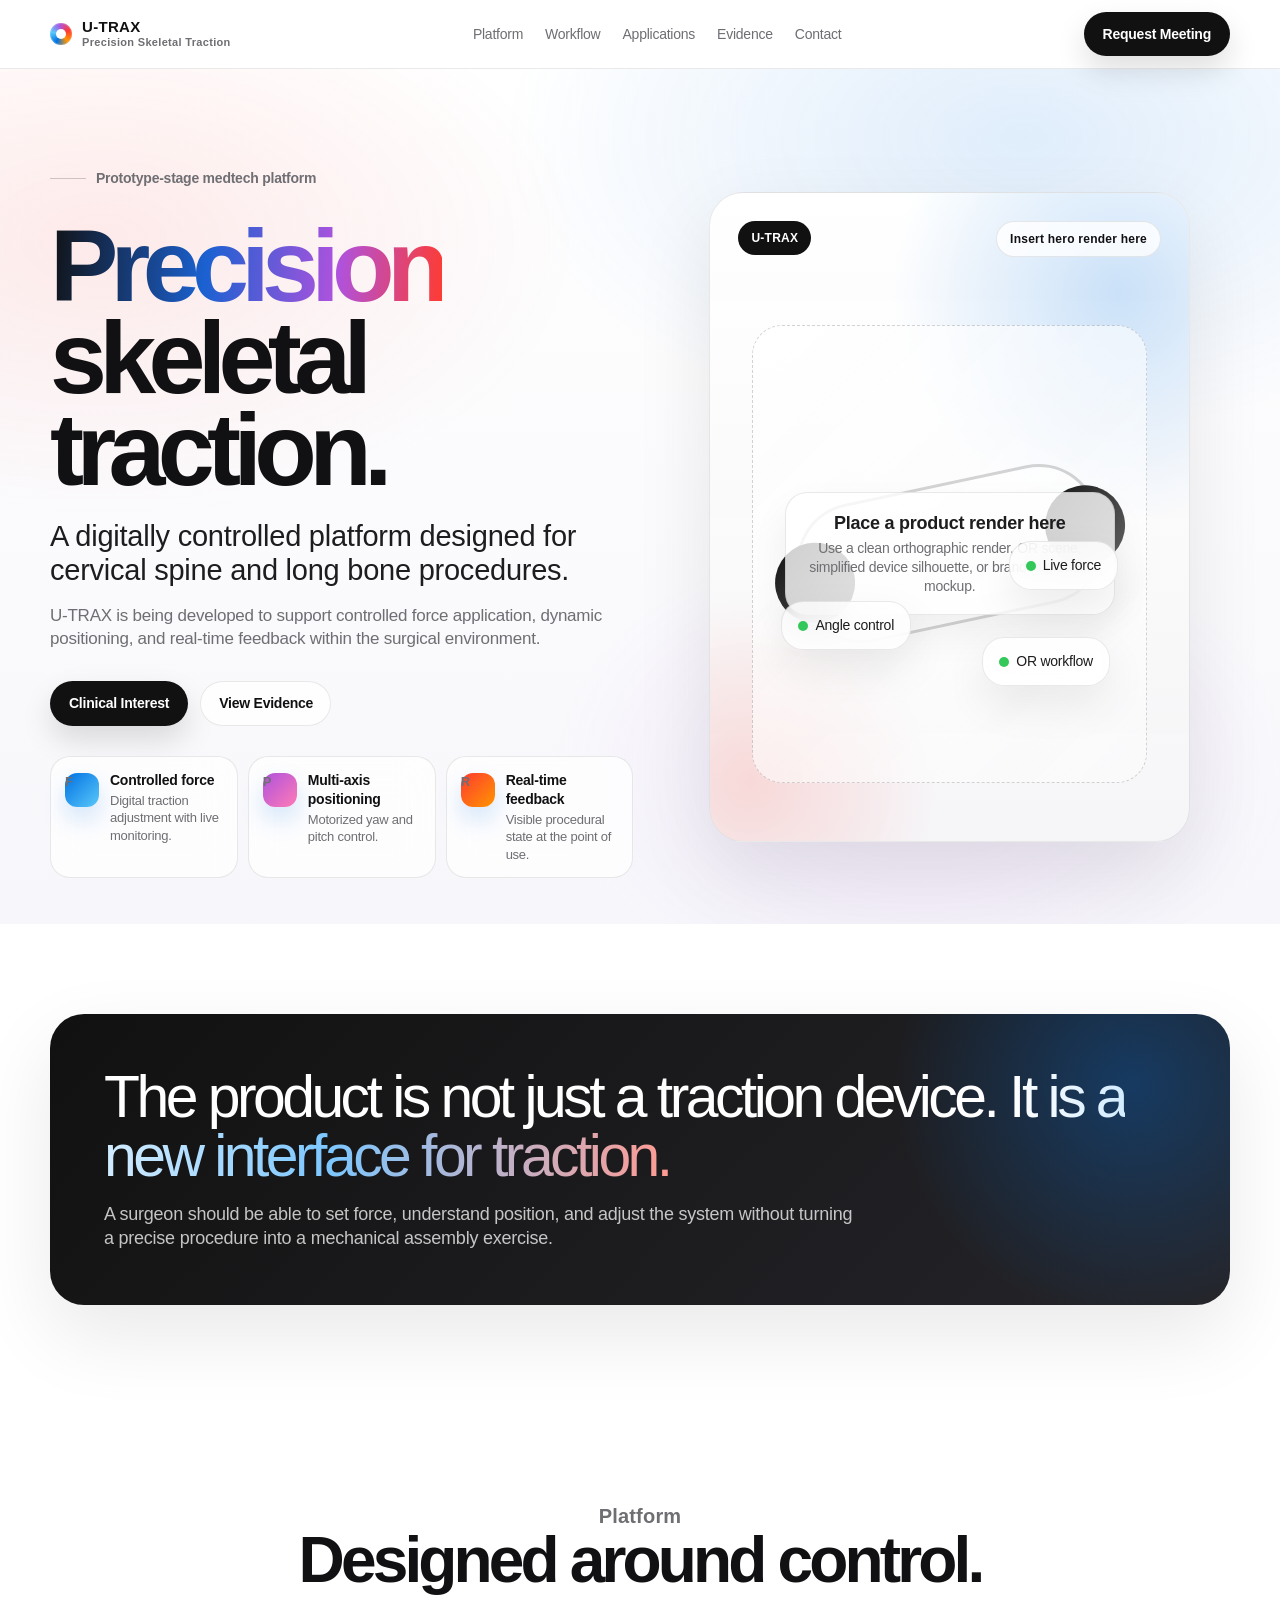
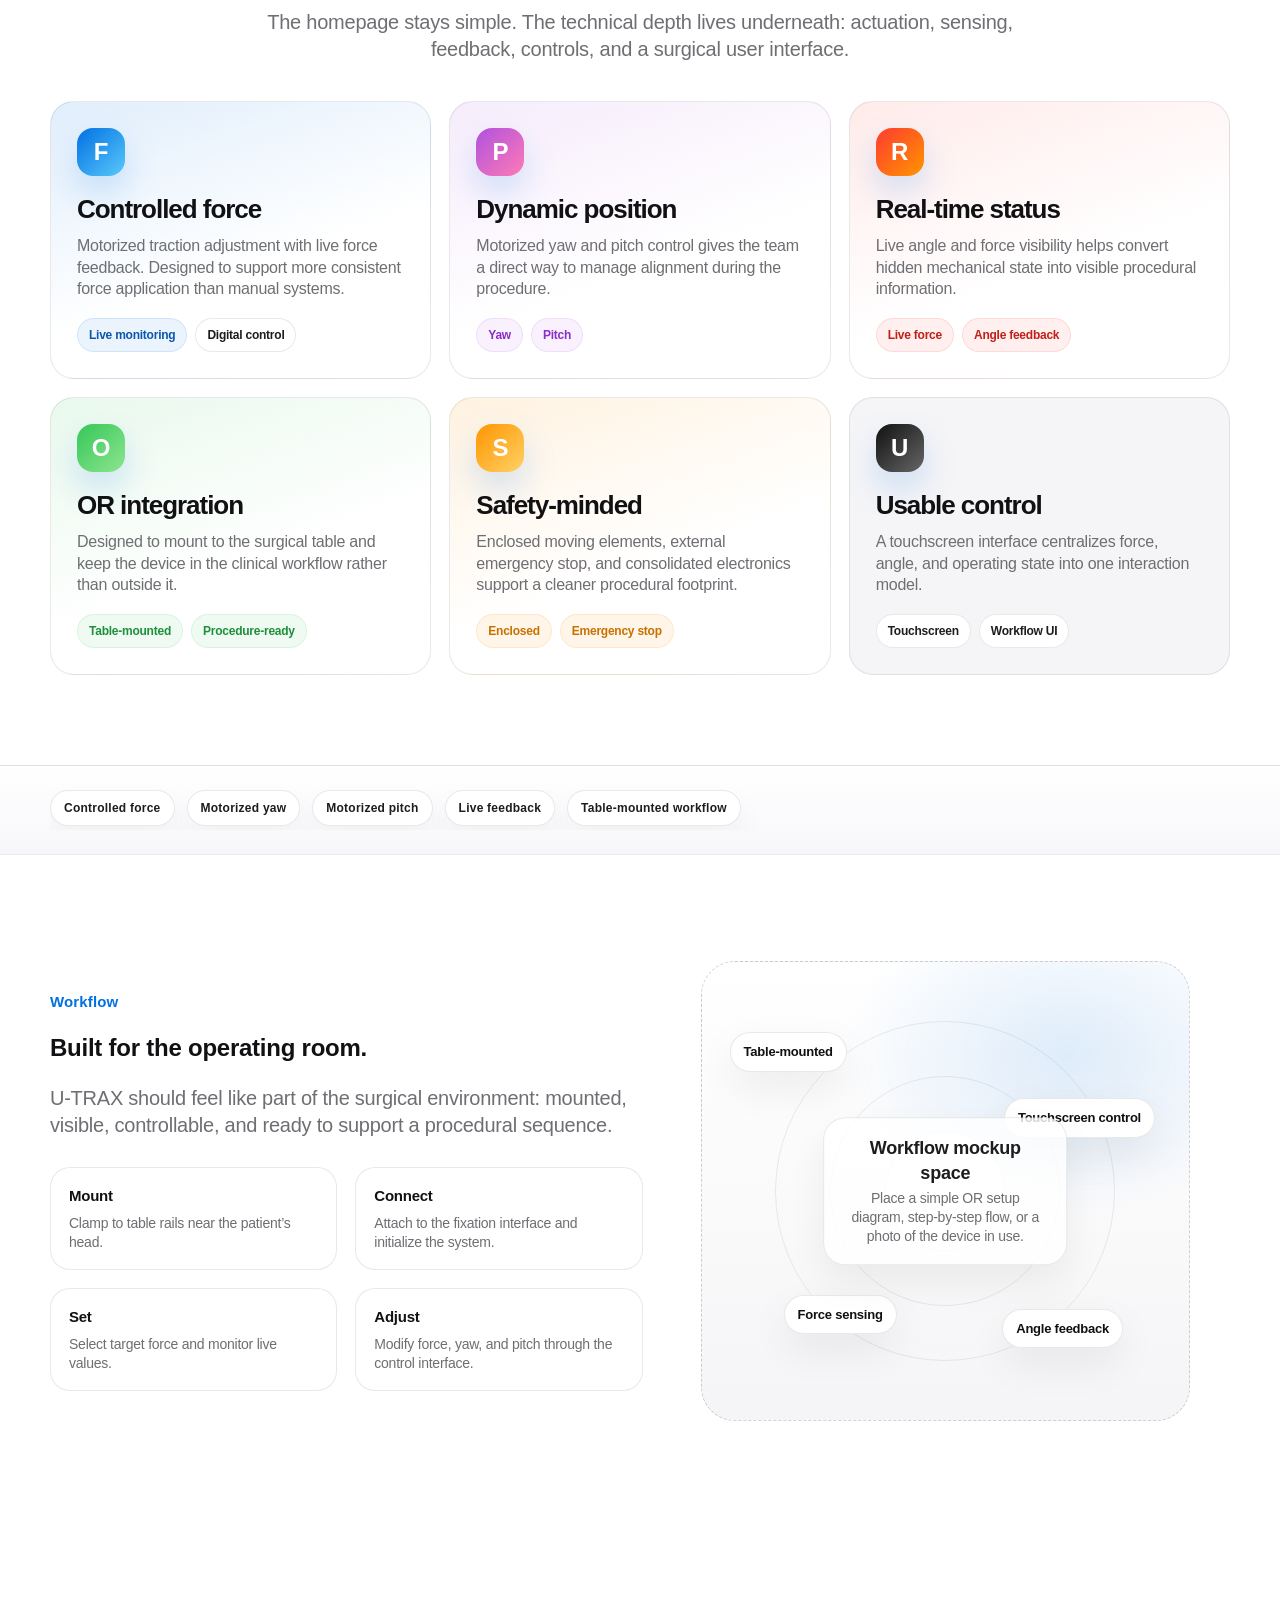
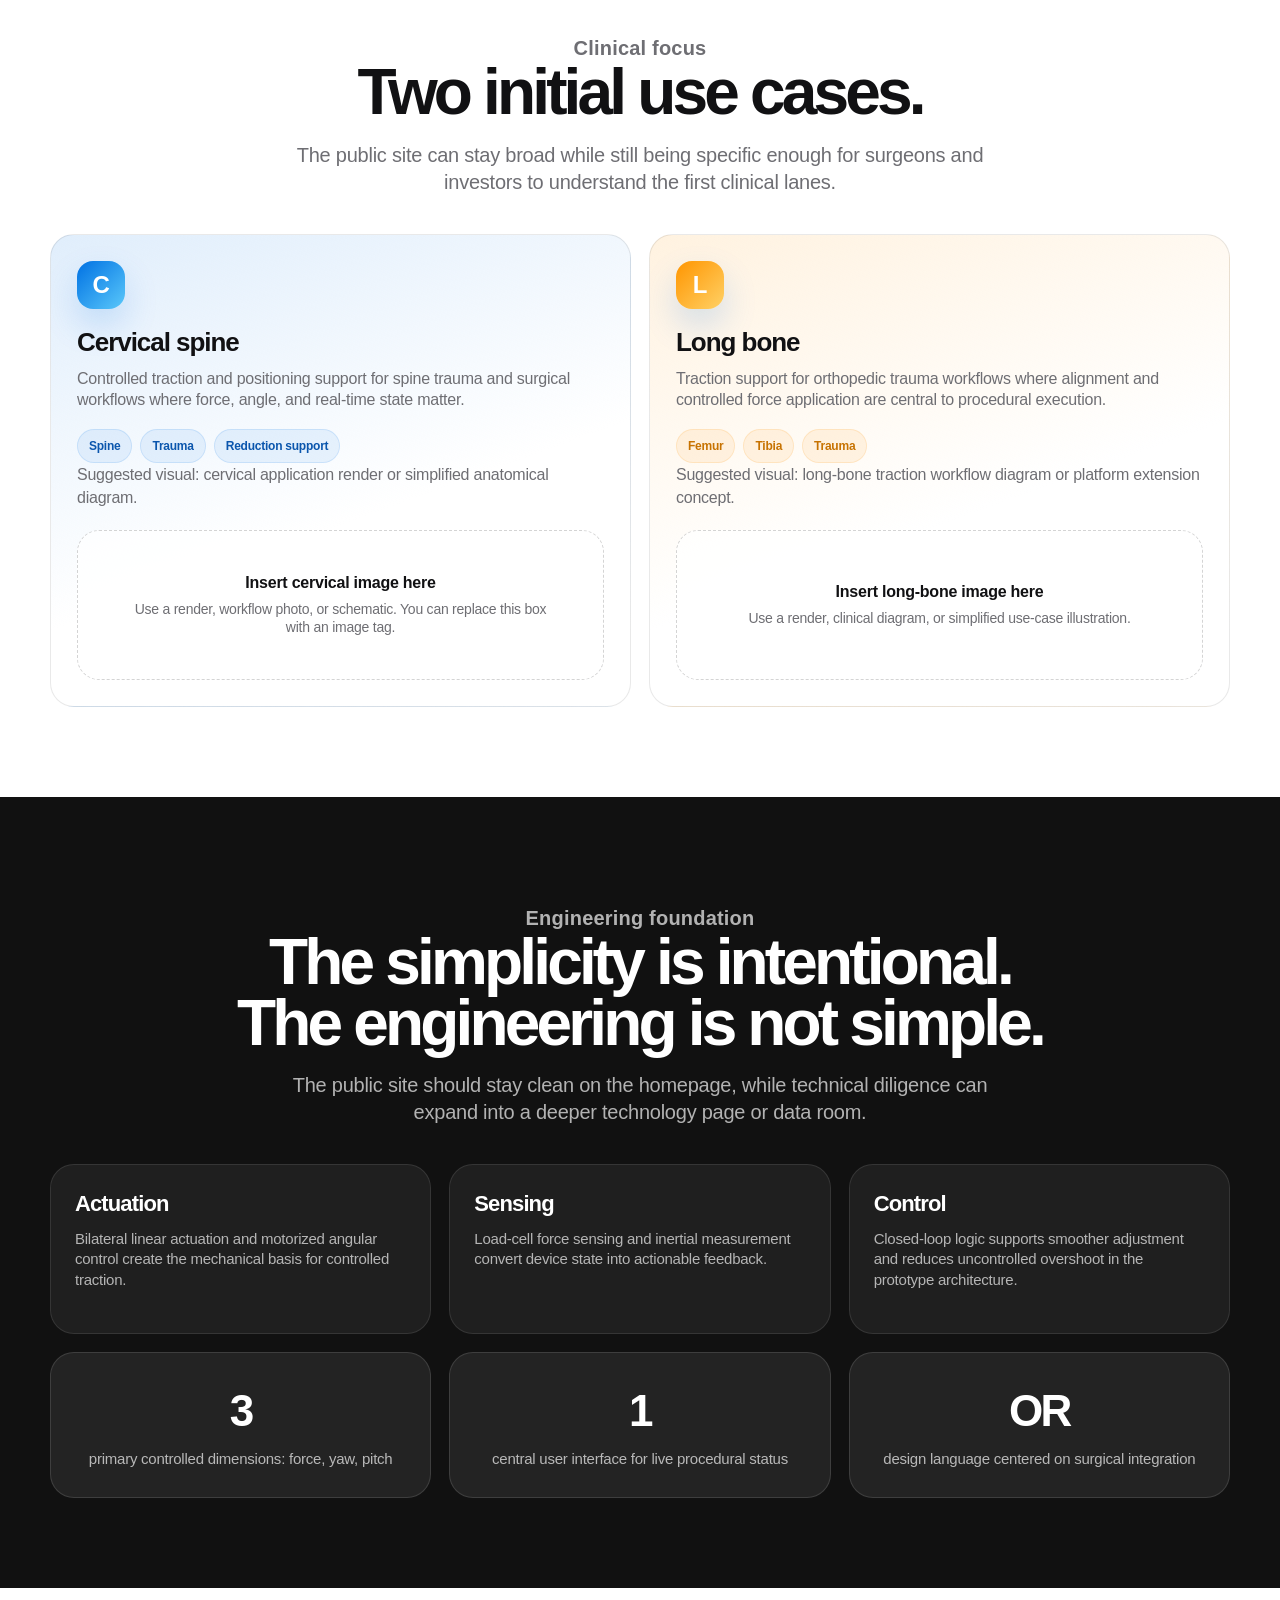
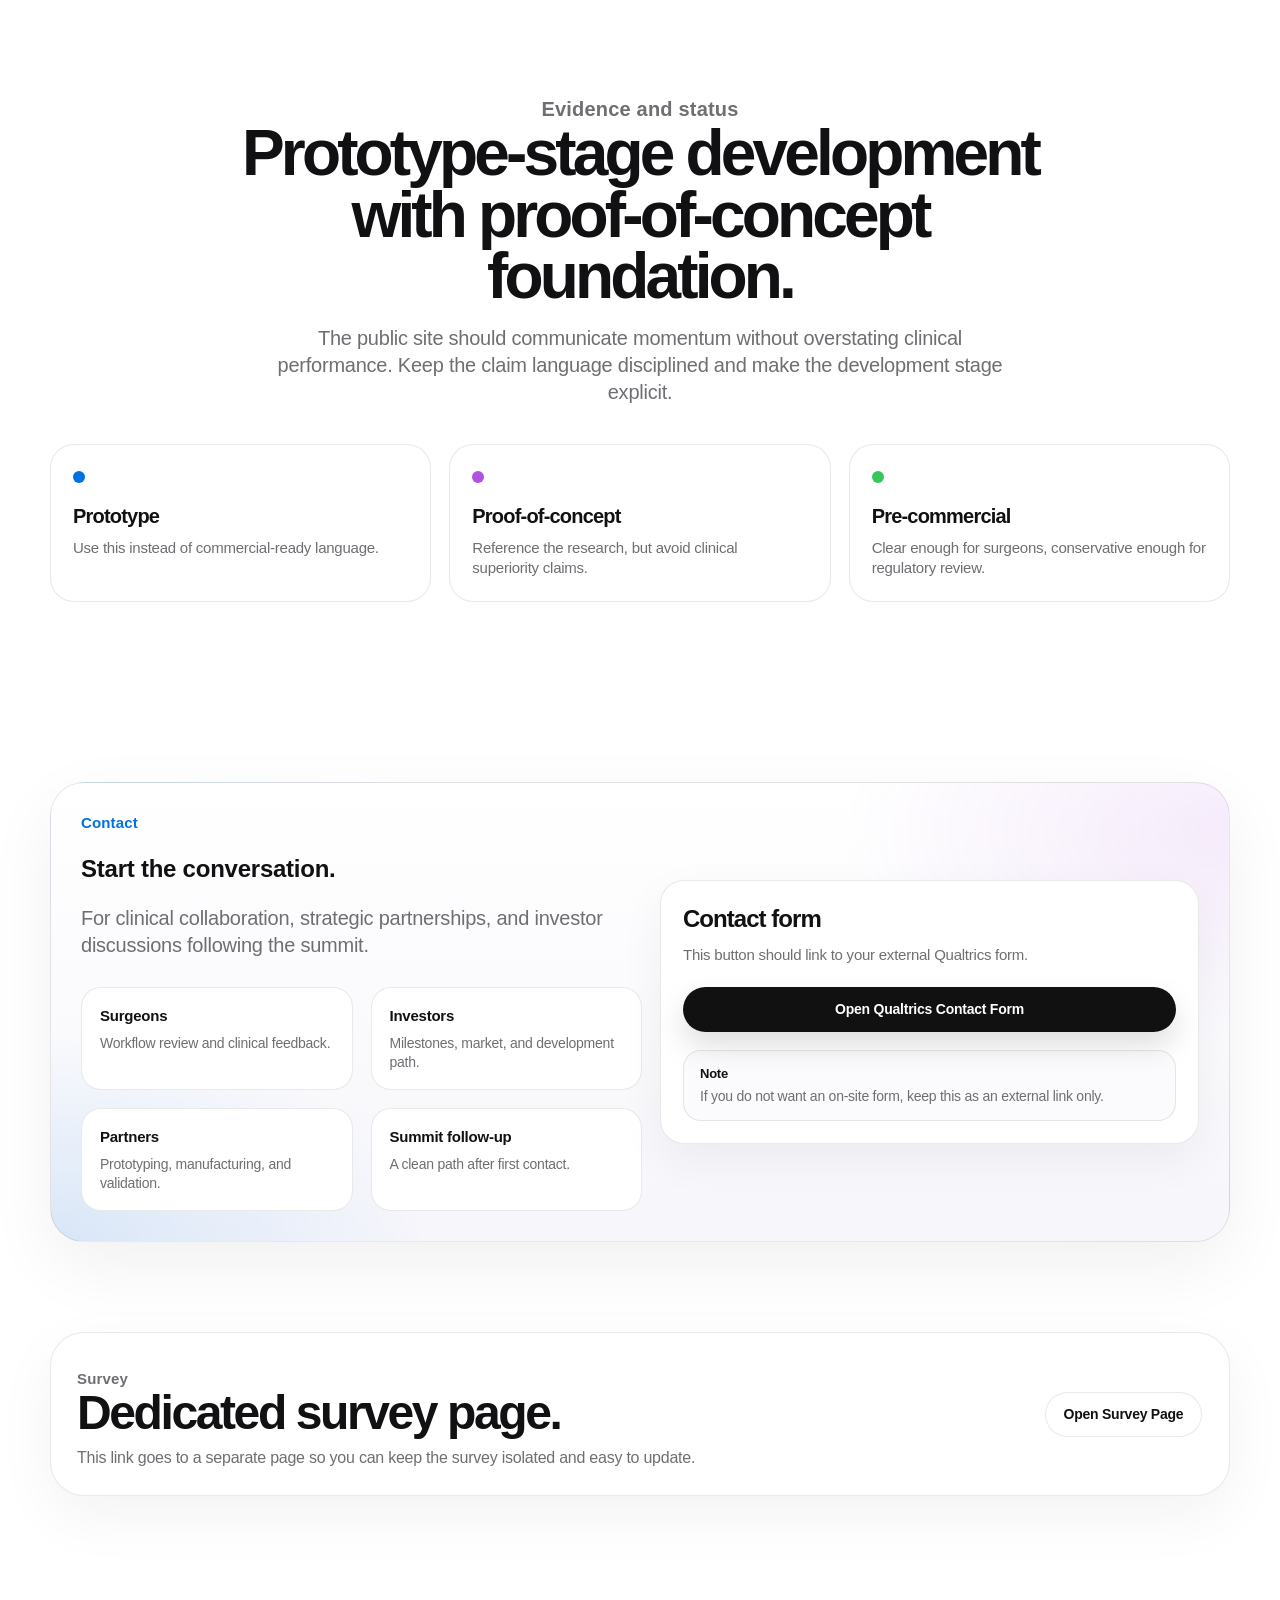
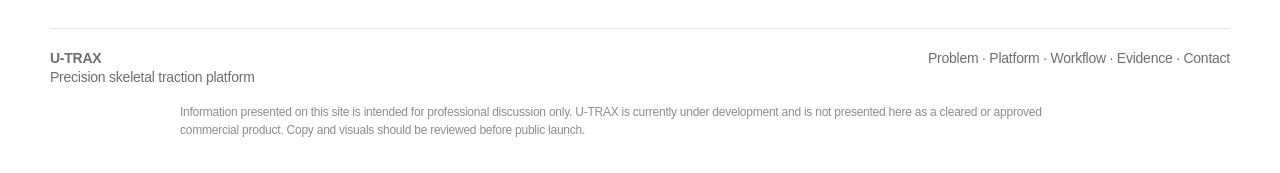
==== commit 7f02cd65: "Update index.html Commented version" ====
--- a/index.html
+++ b/index.html
@@ -3,11 +3,20 @@
 <head>
   <meta charset="utf-8" />
   <meta name="viewport" content="width=device-width, initial-scale=1" />
+
   <title>U-TRAX — Precision Skeletal Traction</title>
   <meta
     name="description"
     content="U-TRAX is a precision-controlled skeletal traction platform for cervical spine and long bone procedures."
   />
+
+  <!--
+    EDIT HERE:
+    - Replace the title and description if the positioning changes.
+    - Add a favicon here if you have one:
+      <link rel="icon" href="assets/favicon.ico" />
+    - Keep this file static for Cloudflare Pages.
+  -->
 
   <link rel="preconnect" href="https://fonts.googleapis.com">
   <link rel="preconnect" href="https://fonts.gstatic.com" crossorigin>
@@ -18,12 +27,38 @@
 
   <link rel="stylesheet" href="style.css" />
 </head>
+
 <body>
+  <!--
+    TOP-LEVEL EDIT NOTES
+
+    Replace content in these areas:
+    1) Brand name / logo area in the header
+    2) Hero copy
+    3) Product render / hero mockup
+    4) Feature cards and clinical claims
+    5) Workflow diagram placeholder
+    6) Application images
+    7) Contact Qualtrics URL
+    8) Survey page link in the bottom section
+
+    Image placeholders are marked visibly in the page as dashed boxes.
+    You can replace any placeholder box with an <img> tag like:
+      <img src="assets/hero-render.png" alt="U-TRAX hero render" />
+  -->
+
   <header class="site-header">
     <div class="wrap nav-row">
       <a class="brand" href="#top" aria-label="U-TRAX home">
+        <!-- BRAND MARK / LOGO PLACEHOLDER
+             Replace this span with an image if you have a logo file:
+             <img src="assets/logo.svg" alt="U-TRAX logo" class="brand-logo" />
+        -->
         <span class="brand-mark" aria-hidden="true"></span>
-        <span>U-TRAX</span>
+        <span class="brand-copy">
+          <span class="brand-name">U-TRAX</span>
+          <span class="brand-subtitle">Precision Skeletal Traction</span>
+        </span>
       </a>
 
       <nav class="nav" aria-label="Primary">
@@ -39,14 +74,21 @@
   </header>
 
   <main id="top">
+    <!-- HERO -->
     <section class="hero">
       <div class="wrap hero-grid">
         <div class="hero-copy">
           <p class="eyebrow">Prototype-stage medtech platform</p>
-          <h1><span>Precision</span> skeletal traction.</h1>
+
+          <h1>
+            <span>Precision</span>
+            skeletal traction.
+          </h1>
+
           <p class="lede">
             A digitally controlled platform designed for cervical spine and long bone procedures.
           </p>
+
           <p class="sublede">
             U-TRAX is being developed to support controlled force application, dynamic positioning,
             and real-time feedback within the surgical environment.
@@ -58,53 +100,69 @@
           </div>
 
           <div class="chip-row" aria-label="Key features">
-            <div class="chip">
+            <article class="chip">
               <span class="chip-icon">F</span>
               <div>
                 <strong>Controlled force</strong>
                 <span>Digital traction adjustment with live monitoring.</span>
               </div>
-            </div>
-
-            <div class="chip">
+            </article>
+
+            <article class="chip">
               <span class="chip-icon chip-icon-purple">P</span>
               <div>
                 <strong>Multi-axis positioning</strong>
                 <span>Motorized yaw and pitch control.</span>
               </div>
-            </div>
-
-            <div class="chip">
+            </article>
+
+            <article class="chip">
               <span class="chip-icon chip-icon-red">R</span>
               <div>
                 <strong>Real-time feedback</strong>
                 <span>Visible procedural state at the point of use.</span>
               </div>
-            </div>
-          </div>
-        </div>
-
-        <div class="hero-visual" aria-label="Hero visual placeholder">
+            </article>
+          </div>
+        </div>
+
+        <figure class="hero-visual" aria-label="Hero visual placeholder">
           <div class="visual-top">
             <span class="badge badge-dark">U-TRAX</span>
-            <span class="badge badge-light">Product render placeholder</span>
-          </div>
-
+            <span class="badge badge-light">Insert hero render here</span>
+          </div>
+
+          <!-- HERO IMAGE / MOCKUP PLACEHOLDER
+               Replace this entire visual-stage block with an image if preferred.
+               Example:
+                 <img src="assets/hero-render.png" alt="U-TRAX product render" class="visual-image" />
+          -->
           <div class="visual-stage">
             <div class="device-line" aria-hidden="true"></div>
+
             <div class="visual-card">
               <strong>Place a product render here</strong>
-              <span>Use a clean orthographic render, OR scene, or simplified device silhouette.</span>
-            </div>
-
-            <div class="float-note note-a"><span></span>Live force</div>
-            <div class="float-note note-b"><span></span>Angle control</div>
-            <div class="float-note note-c"><span></span>OR workflow</div>
-          </div>
-        </div>
-      </div>
-    </section>
-
+              <span>
+                Use a clean orthographic render, OR scene, simplified device silhouette,
+                or branded product mockup.
+              </span>
+            </div>
+
+            <div class="float-note note-a">
+              <span></span>Live force
+            </div>
+            <div class="float-note note-b">
+              <span></span>Angle control
+            </div>
+            <div class="float-note note-c">
+              <span></span>OR workflow
+            </div>
+          </div>
+        </figure>
+      </div>
+    </section>
+
+    <!-- STATEMENT -->
     <section class="section">
       <div class="wrap">
         <div class="statement">
@@ -120,6 +178,7 @@
       </div>
     </section>
 
+    <!-- PLATFORM -->
     <section class="section" id="platform">
       <div class="wrap">
         <header class="section-head">
@@ -135,7 +194,10 @@
           <article class="card card-blue">
             <div class="card-icon">F</div>
             <h3>Controlled force</h3>
-            <p>Motorized traction adjustment with live force feedback. Designed to support more consistent force application than manual systems.</p>
+            <p>
+              Motorized traction adjustment with live force feedback. Designed to support more
+              consistent force application than manual systems.
+            </p>
             <div class="pill-row">
               <span class="pill pill-blue">Live monitoring</span>
               <span class="pill">Digital control</span>
@@ -145,7 +207,10 @@
           <article class="card card-purple">
             <div class="card-icon card-icon-purple">P</div>
             <h3>Dynamic position</h3>
-            <p>Motorized yaw and pitch control gives the team a direct way to manage alignment during the procedure.</p>
+            <p>
+              Motorized yaw and pitch control gives the team a direct way to manage alignment
+              during the procedure.
+            </p>
             <div class="pill-row">
               <span class="pill pill-purple">Yaw</span>
               <span class="pill pill-purple">Pitch</span>
@@ -155,7 +220,10 @@
           <article class="card card-red">
             <div class="card-icon card-icon-red">R</div>
             <h3>Real-time status</h3>
-            <p>Live angle and force visibility helps convert hidden mechanical state into visible procedural information.</p>
+            <p>
+              Live angle and force visibility helps convert hidden mechanical state into visible
+              procedural information.
+            </p>
             <div class="pill-row">
               <span class="pill pill-red">Live force</span>
               <span class="pill pill-red">Angle feedback</span>
@@ -165,7 +233,10 @@
           <article class="card card-green">
             <div class="card-icon card-icon-green">O</div>
             <h3>OR integration</h3>
-            <p>Designed to mount to the surgical table and keep the device in the clinical workflow rather than outside it.</p>
+            <p>
+              Designed to mount to the surgical table and keep the device in the clinical workflow
+              rather than outside it.
+            </p>
             <div class="pill-row">
               <span class="pill pill-green">Table-mounted</span>
               <span class="pill pill-green">Procedure-ready</span>
@@ -175,7 +246,10 @@
           <article class="card card-orange">
             <div class="card-icon card-icon-orange">S</div>
             <h3>Safety-minded</h3>
-            <p>Enclosed moving elements, external emergency stop, and consolidated electronics support a cleaner procedural footprint.</p>
+            <p>
+              Enclosed moving elements, external emergency stop, and consolidated electronics support
+              a cleaner procedural footprint.
+            </p>
             <div class="pill-row">
               <span class="pill pill-orange">Enclosed</span>
               <span class="pill pill-orange">Emergency stop</span>
@@ -185,7 +259,10 @@
           <article class="card">
             <div class="card-icon card-icon-neutral">U</div>
             <h3>Usable control</h3>
-            <p>A touchscreen interface centralizes force, angle, and operating state into one interaction model.</p>
+            <p>
+              A touchscreen interface centralizes force, angle, and operating state into one
+              interaction model.
+            </p>
             <div class="pill-row">
               <span class="pill">Touchscreen</span>
               <span class="pill">Workflow UI</span>
@@ -195,8 +272,9 @@
       </div>
     </section>
 
-    <section class="banner">
-      <div class="wrap banner-row" aria-label="Feature highlights">
+    <!-- BAND -->
+    <section class="banner" aria-label="Feature highlights">
+      <div class="wrap banner-row">
         <span class="badge badge-soft">Controlled force</span>
         <span class="badge badge-soft">Motorized yaw</span>
         <span class="badge badge-soft">Motorized pitch</span>
@@ -205,6 +283,7 @@
       </div>
     </section>
 
+    <!-- WORKFLOW -->
     <section class="section" id="workflow">
       <div class="wrap split-grid">
         <div>
@@ -216,26 +295,31 @@
           </p>
 
           <div class="spec-grid">
-            <div class="spec">
+            <article class="spec">
               <strong>Mount</strong>
               <span>Clamp to table rails near the patient’s head.</span>
-            </div>
-            <div class="spec">
+            </article>
+            <article class="spec">
               <strong>Connect</strong>
               <span>Attach to the fixation interface and initialize the system.</span>
-            </div>
-            <div class="spec">
+            </article>
+            <article class="spec">
               <strong>Set</strong>
               <span>Select target force and monitor live values.</span>
-            </div>
-            <div class="spec">
+            </article>
+            <article class="spec">
               <strong>Adjust</strong>
               <span>Modify force, yaw, and pitch through the control interface.</span>
-            </div>
-          </div>
-        </div>
-
-        <div class="diagram">
+            </article>
+          </div>
+        </div>
+
+        <figure class="diagram" aria-label="Workflow diagram placeholder">
+          <!-- WORKFLOW / DIAGRAM PLACEHOLDER
+               Replace this with a workflow image or diagram if desired.
+               Example:
+                 <img src="assets/workflow-diagram.png" alt="U-TRAX workflow diagram" class="diagram-image" />
+          -->
           <div class="halo halo-a" aria-hidden="true"></div>
           <div class="halo halo-b" aria-hidden="true"></div>
           <div class="halo halo-c" aria-hidden="true"></div>
@@ -247,12 +331,15 @@
 
           <div class="diagram-card">
             <strong>Workflow mockup space</strong>
-            <span>Place a simple OR setup diagram or a step-by-step visual here.</span>
-          </div>
-        </div>
-      </div>
-    </section>
-
+            <span>
+              Place a simple OR setup diagram, step-by-step flow, or a photo of the device in use.
+            </span>
+          </div>
+        </figure>
+      </div>
+    </section>
+
+    <!-- APPLICATIONS -->
     <section class="section" id="applications">
       <div class="wrap">
         <header class="section-head">
@@ -268,30 +355,57 @@
           <article class="card card-tall card-blue">
             <div class="card-icon">C</div>
             <h3>Cervical spine</h3>
-            <p>Controlled traction and positioning support for spine trauma and surgical workflows where force, angle, and real-time state matter.</p>
+            <p>
+              Controlled traction and positioning support for spine trauma and surgical workflows
+              where force, angle, and real-time state matter.
+            </p>
             <div class="pill-row">
               <span class="pill pill-blue">Spine</span>
               <span class="pill pill-blue">Trauma</span>
               <span class="pill pill-blue">Reduction support</span>
             </div>
-            <p class="small-note">Suggested visual: cervical application render or simplified anatomical diagram.</p>
+            <p class="small-note">
+              Suggested visual: cervical application render or simplified anatomical diagram.
+            </p>
+
+            <!-- APPLICATION IMAGE PLACEHOLDER -->
+            <div class="media-slot">
+              <strong>Insert cervical image here</strong>
+              <span>
+                Use a render, workflow photo, or schematic. You can replace this box with an image tag.
+              </span>
+            </div>
           </article>
 
           <article class="card card-tall card-orange">
             <div class="card-icon card-icon-orange">L</div>
             <h3>Long bone</h3>
-            <p>Traction support for orthopedic trauma workflows where alignment and controlled force application are central to procedural execution.</p>
+            <p>
+              Traction support for orthopedic trauma workflows where alignment and controlled force
+              application are central to procedural execution.
+            </p>
             <div class="pill-row">
               <span class="pill pill-orange">Femur</span>
               <span class="pill pill-orange">Tibia</span>
               <span class="pill pill-orange">Trauma</span>
             </div>
-            <p class="small-note">Suggested visual: long-bone traction workflow diagram or platform extension concept.</p>
-          </article>
-        </div>
-      </div>
-    </section>
-
+            <p class="small-note">
+              Suggested visual: long-bone traction workflow diagram or platform extension concept.
+            </p>
+
+            <!-- APPLICATION IMAGE PLACEHOLDER -->
+            <div class="media-slot">
+              <strong>Insert long-bone image here</strong>
+              <span>
+                Use a render, clinical diagram, or simplified use-case illustration.
+              </span>
+            </div>
+          </article>
+        </div>
+      </div>
+    </section>
+
+    <!-- EVIDENCE / ENGINEERING -->
     <section class="section section-dark" id="evidence">
       <div class="wrap">
         <header class="section-head section-head-dark">
@@ -306,15 +420,24 @@
         <div class="three-up">
           <article class="dark-card">
             <h3>Actuation</h3>
-            <p>Bilateral linear actuation and motorized angular control create the mechanical basis for controlled traction.</p>
+            <p>
+              Bilateral linear actuation and motorized angular control create the mechanical basis
+              for controlled traction.
+            </p>
           </article>
           <article class="dark-card">
             <h3>Sensing</h3>
-            <p>Load-cell force sensing and inertial measurement convert device state into actionable feedback.</p>
+            <p>
+              Load-cell force sensing and inertial measurement convert device state into actionable
+              feedback.
+            </p>
           </article>
           <article class="dark-card">
             <h3>Control</h3>
-            <p>Closed-loop logic supports smoother adjustment and reduces uncontrolled overshoot in the prototype architecture.</p>
+            <p>
+              Closed-loop logic supports smoother adjustment and reduces uncontrolled overshoot in the
+              prototype architecture.
+            </p>
           </article>
         </div>
 
@@ -335,6 +458,7 @@
       </div>
     </section>
 
+    <!-- DEVELOPMENT STATUS -->
     <section class="section">
       <div class="wrap">
         <header class="section-head">
@@ -347,25 +471,28 @@
         </header>
 
         <div class="status-grid">
-          <div class="status-card">
+          <article class="status-card">
             <span class="status-dot status-blue"></span>
             <h3>Prototype</h3>
             <p>Use this instead of commercial-ready language.</p>
-          </div>
-          <div class="status-card">
+          </article>
+
+          <article class="status-card">
             <span class="status-dot status-purple"></span>
             <h3>Proof-of-concept</h3>
             <p>Reference the research, but avoid clinical superiority claims.</p>
-          </div>
-          <div class="status-card">
+          </article>
+
+          <article class="status-card">
             <span class="status-dot status-green"></span>
             <h3>Pre-commercial</h3>
             <p>Clear enough for surgeons, conservative enough for regulatory review.</p>
-          </div>
-        </div>
-      </div>
-    </section>
-
+          </article>
+        </div>
+      </div>
+    </section>
+
+    <!-- CONTACT / QUALTRICS -->
     <section class="section" id="contact">
       <div class="wrap contact">
         <div class="split-grid">
@@ -377,53 +504,67 @@
             </p>
 
             <div class="mini-grid">
-              <div class="spec">
+              <article class="spec">
                 <strong>Surgeons</strong>
                 <span>Workflow review and clinical feedback.</span>
-              </div>
-              <div class="spec">
+              </article>
+              <article class="spec">
                 <strong>Investors</strong>
                 <span>Milestones, market, and development path.</span>
-              </div>
-              <div class="spec">
+              </article>
+              <article class="spec">
                 <strong>Partners</strong>
                 <span>Prototyping, manufacturing, and validation.</span>
-              </div>
-              <div class="spec">
+              </article>
+              <article class="spec">
                 <strong>Summit follow-up</strong>
                 <span>A clean path after first contact.</span>
-              </div>
-            </div>
-          </div>
-
-          <form class="form" onsubmit="return false;">
-            <label>
-              <span>Name</span>
-              <input type="text" placeholder="Your name" />
-            </label>
-
-            <label>
-              <span>Organization</span>
-              <input type="text" placeholder="Hospital, fund, or company" />
-            </label>
-
-            <label>
-              <span>Email</span>
-              <input type="email" placeholder="name@domain.com" />
-            </label>
-
-            <label>
-              <span>Interest</span>
-              <input type="text" placeholder="Clinical / investor / partnership" />
-            </label>
-
-            <label>
-              <span>Message</span>
-              <textarea placeholder="Tell us what you are looking for."></textarea>
-            </label>
-
-            <button class="btn btn-dark btn-full" type="submit">Send Inquiry</button>
-          </form>
+              </article>
+            </div>
+          </div>
+
+          <div class="form-card">
+            <h3>Contact form</h3>
+            <p>
+              This button should link to your external Qualtrics form.
+            </p>
+
+            <!-- QUALTRICS CONTACT LINK
+                 Replace the URL below with your real Qualtrics contact form URL.
+                 Example:
+                   https://yourorg.qualtrics.com/jfe/form/SV_XXXXXXXXXXXXXXX
+            -->
+            <a class="btn btn-dark btn-full" href="https://YOUR-QUALTRICS-CONTACT-LINK" target="_blank" rel="noreferrer">
+              Open Qualtrics Contact Form
+            </a>
+
+            <div class="callout">
+              <strong>Note</strong>
+              <p>
+                If you do not want an on-site form, keep this as an external link only.
+              </p>
+            </div>
+          </div>
+        </div>
+      </div>
+    </section>
+
+    <!-- BOTTOM SURVEY / PAGE LINK -->
+    <section class="section section-survey-cta">
+      <div class="wrap">
+        <div class="survey-cta">
+          <div>
+            <p class="section-kicker">Survey</p>
+            <h2>Dedicated survey page.</h2>
+            <p>
+              This link goes to a separate page so you can keep the survey isolated and easy to update.
+            </p>
+          </div>
+
+          <!-- SURVEY PAGE LINK -->
+          <a class="btn btn-light" href="survey.html">
+            Open Survey Page
+          </a>
         </div>
       </div>
     </section>
@@ -437,6 +578,7 @@
       </div>
       <div>Problem · Platform · Workflow · Evidence · Contact</div>
     </div>
+
     <div class="wrap footer-fineprint">
       Information presented on this site is intended for professional discussion only. U-TRAX is
       currently under development and is not presented here as a cleared or approved commercial
--- a/style.css
+++ b/style.css
@@ -1,9 +1,25 @@
+/*
+  U-TRAX STYLE GUIDE
+
+  EDIT THIS FIRST WHEN YOU WANT TO CHANGE THE LOOK:
+  - Colors
+  - Spacing
+  - Max width
+  - Corner radius
+  - Font choice
+
+  This stylesheet is designed to stay easy to maintain.
+*/
+
 :root{
+  /* Core palette */
   --ink:#111113;
   --muted:#6e6e73;
   --soft:#f5f5f7;
+  --soft-2:#fbfbfd;
   --line:rgba(17,17,19,.09);
 
+  /* Accent colors */
   --blue:#0071e3;
   --cyan:#5ac8fa;
   --red:#ff3b30;
@@ -11,25 +27,33 @@
   --purple:#af52de;
   --green:#34c759;
 
+  /* Soft backgrounds for cards */
   --blueSoft:rgba(0,113,227,.12);
   --redSoft:rgba(255,59,48,.10);
   --purpleSoft:rgba(175,82,222,.11);
   --greenSoft:rgba(52,199,89,.11);
   --orangeSoft:rgba(255,149,0,.12);
 
+  /* Layout */
   --max:1180px;
-  --radius:36px;
-  --r2:26px;
+  --radius:34px;
+  --r2:24px;
   --shadow:0 30px 80px rgba(0,0,0,.09);
 
+  /* Responsive controls */
   --page-pad:22px;
-  --section-pad:88px;
-
-  --font-main:-apple-system,BlinkMacSystemFont,"SF Pro Display","Segoe UI",Roboto,Helvetica,Arial,sans-serif;
+  --section-pad:90px;
+
+  /* Typography */
+  --font-main:"Inter",-apple-system,BlinkMacSystemFont,"SF Pro Display","Segoe UI",Roboto,Helvetica,Arial,sans-serif;
 }
 
 *{ box-sizing:border-box; }
-html{ scroll-behavior:smooth; }
+
+html{
+  scroll-behavior:smooth;
+}
+
 body{
   margin:0;
   font-family:var(--font-main);
@@ -39,9 +63,31 @@
   -webkit-font-smoothing:antialiased;
   line-height:1.35;
 }
-a{ color:inherit; text-decoration:none; }
-img{ max-width:100%; display:block; }
-button, input, textarea{
+
+a{
+  color:inherit;
+  text-decoration:none;
+}
+
+img{
+  max-width:100%;
+  display:block;
+}
+
+/* Use this if you add images later */
+.media-slot img,
+.visual-image,
+.diagram-image{
+  width:100%;
+  height:100%;
+  object-fit:cover;
+  border-radius:inherit;
+  display:block;
+}
+
+button,
+input,
+textarea{
   font:inherit;
 }
 
@@ -50,7 +96,9 @@
   margin:0 auto;
 }
 
-.top{
+/* HEADER */
+
+.site-header{
   position:sticky;
   top:0;
   z-index:50;
@@ -59,25 +107,25 @@
   border-bottom:1px solid var(--line);
 }
 
-.topin{
-  min-height:66px;
+.nav-row{
+  min-height:68px;
   display:flex;
   align-items:center;
   justify-content:space-between;
-  gap:20px;
+  gap:18px;
   padding:10px 0;
 }
 
 .brand{
+  display:inline-flex;
+  align-items:center;
+  gap:10px;
   font-weight:700;
   letter-spacing:.02em;
-  display:flex;
-  gap:10px;
-  align-items:center;
   white-space:nowrap;
 }
 
-.mark{
+.brand-mark{
   width:22px;
   height:22px;
   border-radius:50%;
@@ -86,7 +134,8 @@
   box-shadow:inset 0 0 0 1px rgba(255,255,255,.18);
   flex:0 0 auto;
 }
-.mark:after{
+
+.brand-mark::after{
   content:"";
   position:absolute;
   inset:6px;
@@ -94,42 +143,75 @@
   background:#fff;
 }
 
+.brand-copy{
+  display:flex;
+  flex-direction:column;
+  line-height:1.05;
+}
+
+.brand-name{
+  font-size:15px;
+}
+
+.brand-subtitle{
+  font-size:11px;
+  color:var(--muted);
+  margin-top:2px;
+}
+
 .nav{
   display:flex;
   gap:22px;
+  align-items:center;
+  justify-content:flex-end;
+  flex-wrap:wrap;
   color:var(--muted);
   font-size:14px;
-  align-items:center;
-  flex-wrap:wrap;
-  justify-content:flex-end;
-}
-.nav a:hover{ color:var(--ink); }
+}
+
+.nav a:hover{
+  color:var(--ink);
+}
+
+/* BUTTONS */
 
 .btn{
   display:inline-flex;
   align-items:center;
   justify-content:center;
   gap:8px;
+  padding:12px 18px;
   border-radius:999px;
-  padding:12px 18px;
+  border:1px solid transparent;
   font-size:14px;
   font-weight:650;
-  border:1px solid transparent;
-  transition:.22s ease;
   white-space:nowrap;
-}
-.btn:hover{ transform:translateY(-1px); }
-.btn.black{
+  transition:transform .2s ease, background-color .2s ease, border-color .2s ease, box-shadow .2s ease;
+}
+
+.btn:hover{
+  transform:translateY(-1px);
+}
+
+.btn-dark{
   background:#111;
   color:#fff;
   box-shadow:0 14px 30px rgba(0,0,0,.13);
 }
-.btn.ghost{
-  background:rgba(255,255,255,.74);
+
+.btn-light{
+  background:rgba(255,255,255,.82);
   border-color:var(--line);
+  backdrop-filter:blur(16px);
   color:var(--ink);
-  backdrop-filter:blur(16px);
-}
+}
+
+.btn-full{
+  width:100%;
+  margin-top:4px;
+}
+
+/* HERO */
 
 .hero{
   position:relative;
@@ -138,11 +220,11 @@
     radial-gradient(900px 520px at 80% 8%, var(--blueSoft), transparent 58%),
     radial-gradient(820px 480px at 8% 20%, var(--redSoft), transparent 58%),
     radial-gradient(640px 420px at 72% 82%, var(--purpleSoft), transparent 58%),
-    linear-gradient(180deg, #fff 0%, #f7f7fb 100%);
-  padding:84px 0 44px;
-}
-
-.heroGrid{
+    linear-gradient(180deg,#fff 0%,#f7f7fb 100%);
+  padding:86px 0 46px;
+}
+
+.hero-grid{
   display:grid;
   grid-template-columns:minmax(0,1.02fr) minmax(0,.98fr);
   gap:36px;
@@ -150,6 +232,10 @@
   min-height:700px;
 }
 
+.hero-copy{
+  min-width:0;
+}
+
 .eyebrow{
   display:inline-flex;
   align-items:center;
@@ -158,7 +244,8 @@
   font-weight:650;
   font-size:14px;
 }
-.eyebrow:before{
+
+.eyebrow::before{
   content:"";
   width:36px;
   height:1px;
@@ -166,28 +253,29 @@
 }
 
 h1{
-  font-size:clamp(58px, 8vw, 110px);
+  font-size:clamp(58px,8vw,110px);
   line-height:.9;
   letter-spacing:-.075em;
   margin:18px 0 0;
   max-width:9.5ch;
 }
 
-.grad{
+h1 span{
   background:linear-gradient(95deg,#111 0%,#1b61d1 40%,#af52de 73%,#ff3b30 100%);
   -webkit-background-clip:text;
   background-clip:text;
   color:transparent;
 }
 
-.lead{
-  font-size:clamp(20px, 2.3vw, 29px);
+.lede{
+  font-size:clamp(20px,2.3vw,29px);
   line-height:1.15;
   margin:24px 0 0;
   max-width:640px;
   color:#1d1d1f;
 }
-.sublead{
+
+.sublede{
   font-size:17px;
   color:var(--muted);
   max-width:580px;
@@ -201,9 +289,11 @@
   flex-wrap:wrap;
 }
 
-.chips{
+/* CHIPS */
+
+.chip-row{
   display:grid;
-  grid-template-columns:repeat(3,1fr);
+  grid-template-columns:repeat(3,minmax(0,1fr));
   gap:10px;
   margin-top:30px;
 }
@@ -218,9 +308,22 @@
   align-items:flex-start;
   backdrop-filter:blur(18px);
   min-height:84px;
-}
-
-.ico{
+  min-width:0;
+}
+
+.chip strong{
+  display:block;
+  font-size:14px;
+}
+
+.chip span{
+  display:block;
+  color:var(--muted);
+  font-size:13px;
+  margin-top:2px;
+}
+
+.chip-icon{
   width:34px;
   height:34px;
   border-radius:12px;
@@ -233,12 +336,18 @@
   flex:0 0 auto;
   font-size:14px;
 }
-.chip:nth-child(2) .ico{ background:linear-gradient(135deg,var(--purple),#ff7ab6); }
-.chip:nth-child(3) .ico{ background:linear-gradient(135deg,var(--red),var(--orange)); }
-.chip b{ display:block; font-size:14px; }
-.chip span{ display:block; color:var(--muted); font-size:13px; margin-top:2px; }
-
-.mock{
+
+.chip-icon-purple{
+  background:linear-gradient(135deg,var(--purple),#ff7ab6);
+}
+
+.chip-icon-red{
+  background:linear-gradient(135deg,var(--red),var(--orange));
+}
+
+/* HERO VISUAL */
+
+.hero-visual{
   min-height:650px;
   border-radius:var(--radius);
   background:linear-gradient(180deg,rgba(255,255,255,.96),rgba(245,245,247,.95));
@@ -248,7 +357,8 @@
   overflow:hidden;
   padding:28px;
 }
-.mock:before{
+
+.hero-visual::before{
   content:"";
   position:absolute;
   width:520px;
@@ -258,7 +368,8 @@
   top:-160px;
   background:radial-gradient(circle,rgba(0,113,227,.2),transparent 62%);
 }
-.mock:after{
+
+.hero-visual::after{
   content:"";
   position:absolute;
   width:440px;
@@ -269,31 +380,45 @@
   background:radial-gradient(circle,rgba(255,59,48,.16),transparent 60%);
 }
 
-.mockTop{
+.visual-top{
+  position:relative;
+  z-index:1;
   display:flex;
   justify-content:space-between;
   align-items:flex-start;
   gap:12px;
-  position:relative;
-  z-index:1;
 }
 
 .badge{
-  background:#111;
-  color:#fff;
+  display:inline-flex;
+  align-items:center;
+  justify-content:center;
+  padding:9px 13px;
   border-radius:999px;
-  padding:9px 13px;
   font-size:12px;
   font-weight:700;
   letter-spacing:.02em;
 }
-.badge.soft{
+
+.badge-dark{
+  background:#111;
+  color:#fff;
+}
+
+.badge-light{
   background:rgba(255,255,255,.8);
   color:var(--ink);
   border:1px solid var(--line);
 }
 
-.imageSlot{
+.badge-soft{
+  background:#fff;
+  color:#1d1d1f;
+  border:1px solid var(--line);
+  box-shadow:0 12px 30px rgba(0,0,0,.04);
+}
+
+.visual-stage{
   position:absolute;
   left:42px;
   right:42px;
@@ -311,7 +436,7 @@
   padding:22px;
 }
 
-.deviceLine{
+.device-line{
   position:absolute;
   width:78%;
   height:31%;
@@ -321,8 +446,9 @@
   background:rgba(255,255,255,.38);
   box-shadow:inset 0 0 0 20px rgba(255,255,255,.13);
 }
-.deviceLine:before,
-.deviceLine:after{
+
+.device-line::before,
+.device-line::after{
   content:"";
   position:absolute;
   top:50%;
@@ -332,10 +458,11 @@
   background:linear-gradient(135deg,#111,#666);
   transform:translateY(-50%);
 }
-.deviceLine:before{ left:-28px; }
-.deviceLine:after{ right:-28px; }
-
-.placeholderText{
+
+.device-line::before{ left:-28px; }
+.device-line::after{ right:-28px; }
+
+.visual-card{
   position:relative;
   z-index:2;
   background:rgba(255,255,255,.8);
@@ -345,21 +472,20 @@
   max-width:330px;
   box-shadow:0 18px 38px rgba(0,0,0,.06);
 }
-.placeholderText b{
+
+.visual-card strong{
+  display:block;
   font-size:18px;
   color:#1d1d1f;
 }
-.placeholderText span{
+
+.visual-card span{
+  display:block;
   font-size:14px;
-}
-.centerBlock{
-  position:absolute;
-  left:50%;
-  top:50%;
-  transform:translate(-50%,-50%);
-}
-
-.floating{
+  margin-top:4px;
+}
+
+.float-note{
   position:absolute;
   z-index:2;
   border-radius:22px;
@@ -370,75 +496,129 @@
   backdrop-filter:blur(16px);
   font-size:14px;
   max-width:190px;
-}
-.f1{ right:28px; top:215px; }
-.f2{ left:28px; bottom:132px; }
-.f3{ right:36px; bottom:96px; }
-
-.dot{
+  color:#1d1d1f;
+}
+
+.float-note span{
   display:inline-block;
   width:10px;
   height:10px;
   border-radius:50%;
+  margin-right:7px;
   background:var(--green);
-  margin-right:7px;
-}
-.dot.blue{ background:var(--blue); }
-.dot.purple{ background:var(--purple); }
-
-section{
+  vertical-align:middle;
+}
+
+.note-a{ right:28px; top:215px; }
+.note-b{ left:28px; bottom:132px; }
+.note-c{ right:36px; bottom:96px; }
+
+/* SECTIONS */
+
+.section{
   padding:var(--section-pad) 0;
 }
 
-.sectionHead{
+.section-head{
   text-align:center;
   max-width:840px;
   margin:0 auto 38px;
 }
 
-.kicker{
-  font-size:15px;
-  font-weight:700;
-  color:var(--blue);
-  margin-bottom:10px;
-  letter-spacing:.01em;
-}
-.kicker.alt{ color:#7cc7ff; }
-
-.title{
+.section-head h2{
   font-size:clamp(40px,5vw,72px);
   line-height:.96;
   letter-spacing:-.06em;
   margin:0;
 }
-.subtitle{
+
+.section-head p{
   font-size:20px;
   color:var(--muted);
   margin:18px auto 0;
   max-width:760px;
 }
-.subtitle.left{
-  margin-left:0;
-  margin-right:0;
-}
-
-.dark{
-  background:#111;
+
+.section-kicker{
+  font-size:15px;
+  font-weight:700;
+  color:var(--blue);
+  margin:0 0 10px;
+  letter-spacing:.01em;
+}
+
+.section-kicker-light{
+  color:#7cc7ff;
+}
+
+/* STATEMENT */
+
+.statement{
+  border-radius:var(--radius);
+  padding:54px;
+  background:linear-gradient(135deg,#111,#25252a);
   color:#fff;
-}
-.dark .subtitle,
-.dark .muted{ color:rgba(255,255,255,.68); }
-.dark .title{ color:#fff; }
-
-.grid2,
-.grid3,
-.grid4{
+  box-shadow:var(--shadow);
+  position:relative;
+  overflow:hidden;
+}
+
+.statement::after{
+  content:"";
+  position:absolute;
+  right:-160px;
+  top:-190px;
+  width:520px;
+  height:520px;
+  border-radius:50%;
+  background:radial-gradient(circle,rgba(0,113,227,.32),transparent 64%);
+}
+
+.statement-quote{
+  font-size:clamp(34px,4.6vw,62px);
+  line-height:1;
+  letter-spacing:-.06em;
+  margin:0;
+  position:relative;
+  z-index:1;
+}
+
+.statement-quote span{
+  background:linear-gradient(90deg,#fff,#7cc7ff,#ff9b92);
+  -webkit-background-clip:text;
+  background-clip:text;
+  color:transparent;
+}
+
+.statement-text{
+  margin:16px 0 0;
+  position:relative;
+  z-index:1;
+  max-width:760px;
+  color:rgba(255,255,255,.75);
+  font-size:18px;
+}
+
+/* CARD LAYOUTS */
+
+.card-grid,
+.two-up,
+.three-up,
+.stats-grid,
+.status-grid,
+.spec-grid,
+.mini-grid{
   display:grid;
   gap:18px;
 }
-.grid2{ grid-template-columns:repeat(2,minmax(0,1fr)); }
-.grid3{ grid-template-columns:repeat(3,minmax(0,1fr)); }
-.grid4{ grid-template-columns:repeat(4,minmax(0,1fr)); }
+
+.card-grid{ grid-template-columns:repeat(3,minmax(0,1fr)); }
+.two-up{ grid-template-columns:repeat(2,minmax(0,1fr)); }
+.three-up{ grid-template-columns:repeat(3,minmax(0,1fr)); }
+.stats-grid{ grid-template-columns:repeat(3,minmax(0,1fr)); margin-top:18px; }
+.status-grid{ grid-template-columns:repeat(3,minmax(0,1fr)); margin-top:18px; }
+.spec-grid{ grid-template-columns:repeat(2,minmax(0,1fr)); margin-top:28px; }
+.mini-grid{ grid-template-columns:repeat(2,minmax(0,1fr)); margin-top:28px; }
 
 .card{
   border-radius:var(--r2);
@@ -449,28 +629,32 @@
   position:relative;
   overflow:hidden;
 }
+
 .card h3{
   font-size:26px;
   letter-spacing:-.04em;
   margin:16px 0 8px;
 }
+
 .card p{
   color:var(--muted);
   font-size:16px;
   margin:0;
 }
 
-.colorCard{
-  background:#fff;
-  box-shadow:0 20px 60px rgba(0,0,0,.06);
-}
-.bluebox{ background:linear-gradient(160deg,var(--blueSoft),#fff 58%); }
-.redbox{ background:linear-gradient(160deg,var(--redSoft),#fff 58%); }
-.purplebox{ background:linear-gradient(160deg,var(--purpleSoft),#fff 58%); }
-.greenbox{ background:linear-gradient(160deg,var(--greenSoft),#fff 58%); }
-.orangebox{ background:linear-gradient(160deg,var(--orangeSoft),#fff 58%); }
-
-.bigIcon{
+.card-tall{
+  min-height:340px;
+}
+
+.card-blue{ background:linear-gradient(160deg,var(--blueSoft),#fff 58%); }
+.card-red{ background:linear-gradient(160deg,var(--redSoft),#fff 58%); }
+.card-purple{ background:linear-gradient(160deg,var(--purpleSoft),#fff 58%); }
+.card-green{ background:linear-gradient(160deg,var(--greenSoft),#fff 58%); }
+.card-orange{ background:linear-gradient(160deg,var(--orangeSoft),#fff 58%); }
+
+/* ICONS */
+
+.card-icon{
   width:48px;
   height:48px;
   border-radius:16px;
@@ -482,53 +666,122 @@
   background:linear-gradient(135deg,var(--blue),var(--cyan));
   box-shadow:0 16px 34px rgba(0,113,227,.18);
 }
-.redIcon{ background:linear-gradient(135deg,var(--red),var(--orange)); }
-.purpleIcon{ background:linear-gradient(135deg,var(--purple),#ff7ab6); }
-.greenIcon{ background:linear-gradient(135deg,var(--green),#8ee58f); }
-.orangeIcon{ background:linear-gradient(135deg,var(--orange),#ffd166); }
-.neutralIcon{ background:linear-gradient(135deg,#111,#666); }
-
-.statement{
-  border-radius:var(--radius);
-  padding:54px;
-  background:linear-gradient(135deg,#111,#25252a);
-  color:#fff;
-  box-shadow:var(--shadow);
-  position:relative;
-  overflow:hidden;
-}
-.statement:after{
-  content:"";
-  position:absolute;
-  right:-160px;
-  top:-190px;
-  width:520px;
-  height:520px;
-  border-radius:50%;
-  background:radial-gradient(circle,rgba(0,113,227,.32),transparent 64%);
-}
-.quote{
-  font-size:clamp(34px,4.6vw,62px);
-  line-height:1;
-  letter-spacing:-.06em;
-  margin:0;
-  position:relative;
-  z-index:1;
-}
-.quote span{
-  background:linear-gradient(90deg,#fff,#7cc7ff,#ff9b92);
-  -webkit-background-clip:text;
-  background-clip:text;
-  color:transparent;
-}
-.statement-subtitle{
-  margin-left:0;
-  position:relative;
-  z-index:1;
+
+.card-icon-purple{ background:linear-gradient(135deg,var(--purple),#ff7ab6); }
+.card-icon-red{ background:linear-gradient(135deg,var(--red),var(--orange)); }
+.card-icon-green{ background:linear-gradient(135deg,var(--green),#8ee58f); }
+.card-icon-orange{ background:linear-gradient(135deg,var(--orange),#ffd166); }
+.card-icon-neutral{ background:linear-gradient(135deg,#111,#666); }
+
+/* PILLS */
+
+.pill-row{
+  display:flex;
+  gap:8px;
+  flex-wrap:wrap;
+  margin-top:18px;
+}
+
+.pill{
+  display:inline-flex;
+  align-items:center;
+  padding:8px 11px;
+  border-radius:999px;
+  font-size:12px;
+  font-weight:700;
+  border:1px solid var(--line);
+  background:#fff;
+  color:#1d1d1f;
+}
+
+.pill-blue{
+  background:rgba(0,113,227,.08);
+  color:#0b56ad;
+  border-color:rgba(0,113,227,.12);
+}
+
+.pill-red{
+  background:rgba(255,59,48,.08);
+  color:#bf2018;
+  border-color:rgba(255,59,48,.12);
+}
+
+.pill-purple{
+  background:rgba(175,82,222,.08);
+  color:#8b2ec6;
+  border-color:rgba(175,82,222,.12);
+}
+
+.pill-green{
+  background:rgba(52,199,89,.08);
+  color:#1e8f3b;
+  border-color:rgba(52,199,89,.12);
+}
+
+.pill-orange{
+  background:rgba(255,149,0,.09);
+  color:#c77200;
+  border-color:rgba(255,149,0,.14);
+}
+
+/* BANNER */
+
+.banner{
+  background:linear-gradient(180deg,#fff 0,#f7f7fb 100%);
+  border-top:1px solid var(--line);
+  border-bottom:1px solid var(--line);
+  padding:24px 0;
+}
+
+.banner-row{
+  display:flex;
+  gap:12px;
+  overflow:auto;
+  scrollbar-width:none;
+  -ms-overflow-style:none;
+  padding-bottom:4px;
+}
+
+.banner-row::-webkit-scrollbar{
+  display:none;
+}
+
+/* SPLIT CONTENT */
+
+.split-grid{
+  display:grid;
+  grid-template-columns:minmax(0,1.02fr) minmax(0,.98fr);
+  gap:18px;
+  align-items:center;
+}
+
+.section-text{
+  font-size:20px;
+  color:var(--muted);
+  margin:18px 0 0;
   max-width:760px;
 }
 
-.splitVisual{
+.spec{
+  background:#fff;
+  border:1px solid var(--line);
+  border-radius:20px;
+  padding:18px 18px 17px;
+}
+
+.spec strong{
+  display:block;
+  font-size:15px;
+  margin-bottom:8px;
+}
+
+.spec span{
+  color:var(--muted);
+  font-size:14px;
+  display:block;
+}
+
+.diagram{
   min-height:460px;
   border-radius:var(--radius);
   background:
@@ -545,9 +798,10 @@
   border-radius:50%;
   border:1px solid rgba(17,17,19,.08);
 }
-.h1{ width:340px; height:340px; left:50%; top:50%; transform:translate(-50%,-50%); }
-.h2{ width:230px; height:230px; left:50%; top:50%; transform:translate(-50%,-50%); }
-.h3{
+
+.halo-a{ width:340px; height:340px; left:50%; top:50%; transform:translate(-50%,-50%); }
+.halo-b{ width:230px; height:230px; left:50%; top:50%; transform:translate(-50%,-50%); }
+.halo-c{
   width:120px;
   height:120px;
   left:50%;
@@ -556,7 +810,7 @@
   background:rgba(255,255,255,.65);
 }
 
-.label{
+.floating-label{
   position:absolute;
   border-radius:999px;
   background:#fff;
@@ -566,210 +820,261 @@
   font-size:13px;
   font-weight:700;
 }
-.l1{ left:28px; top:70px; }
-.l2{ right:34px; top:136px; }
-.l3{ left:82px; bottom:86px; }
-.l4{ right:66px; bottom:72px; }
-
-.timeline{
-  display:grid;
-  grid-template-columns:repeat(5,1fr);
-  gap:12px;
-}
-.step{
-  background:#fff;
+
+.label-a{ left:28px; top:70px; }
+.label-b{ right:34px; top:136px; }
+.label-c{ left:82px; bottom:86px; }
+.label-d{ right:66px; bottom:72px; }
+
+.diagram-card{
+  position:absolute;
+  left:50%;
+  top:50%;
+  transform:translate(-50%,-50%);
+  background:rgba(255,255,255,.82);
   border:1px solid var(--line);
   border-radius:22px;
+  padding:18px 22px;
+  max-width:330px;
+  box-shadow:0 18px 38px rgba(0,0,0,.06);
+  text-align:center;
+}
+
+.diagram-card strong{
+  display:block;
+  font-size:18px;
+  color:#1d1d1f;
+}
+
+.diagram-card span{
+  display:block;
+  font-size:14px;
+  margin-top:4px;
+  color:var(--muted);
+}
+
+/* VISUAL PLACEHOLDERS */
+
+.media-slot{
+  margin-top:20px;
+  border:1px dashed rgba(17,17,19,.18);
+  border-radius:22px;
+  min-height:150px;
+  background:rgba(255,255,255,.7);
+  display:flex;
+  flex-direction:column;
+  align-items:center;
+  justify-content:center;
+  text-align:center;
   padding:20px;
-  min-height:190px;
-}
-.num{
-  font-size:13px;
-  font-weight:750;
-  color:var(--blue);
-  margin-bottom:26px;
-}
-.step h3{
-  font-size:22px;
-  margin:0 0 8px;
-  letter-spacing:-.04em;
-}
-.step p{
-  margin:0;
+  color:var(--muted);
+}
+
+.media-slot strong{
+  display:block;
+  color:var(--ink);
+  font-size:16px;
+  margin-bottom:6px;
+}
+
+.media-slot span{
+  font-size:14px;
+  max-width:420px;
+}
+
+.small-note{
+  margin-top:18px;
   color:var(--muted);
   font-size:15px;
-}
-
-.specs{
-  display:grid;
-  grid-template-columns:repeat(2,minmax(0,1fr));
-  gap:12px;
-}
-.spec{
-  background:#fff;
-  border:1px solid var(--line);
-  border-radius:20px;
-  padding:18px 18px 17px;
-}
-.spec b{
-  display:block;
-  font-size:15px;
-  margin-bottom:8px;
-}
-.spec span{
-  color:var(--muted);
-  font-size:14px;
-  display:block;
-}
-
-.darkCard{
+  line-height:1.45;
+}
+
+/* DARK SECTION */
+
+.section-dark{
+  background:#111;
+  color:#fff;
+}
+
+.section-dark .section-head p,
+.section-dark .section-text{
+  color:rgba(255,255,255,.68);
+}
+
+.section-dark .section-head h2{
+  color:#fff;
+}
+
+.dark-card{
   background:rgba(255,255,255,.06);
   border:1px solid rgba(255,255,255,.1);
   border-radius:24px;
   padding:24px;
   min-height:170px;
 }
-.darkCard h3{
+
+.dark-card h3{
   margin:0 0 10px;
   font-size:22px;
   letter-spacing:-.04em;
 }
-.darkCard p{
+
+.dark-card p{
   margin:0;
   color:rgba(255,255,255,.67);
   font-size:15px;
 }
 
-.metric{
+.stat{
   border-radius:24px;
   padding:28px;
   background:rgba(255,255,255,.08);
   border:1px solid rgba(255,255,255,.12);
   text-align:center;
 }
-.metric strong{
+
+.stat strong{
   display:block;
   font-size:44px;
   letter-spacing:-.06em;
   margin-bottom:8px;
 }
-.metric span{
+
+.stat span{
   color:rgba(255,255,255,.68);
   font-size:15px;
   display:block;
 }
 
-.band{
-  background:linear-gradient(180deg,#fff 0,#f7f7fb 100%);
-  border-top:1px solid var(--line);
-  border-bottom:1px solid var(--line);
-  padding:24px 0;
-}
-.marquee{
-  display:flex;
-  gap:12px;
-  overflow:auto;
-  scrollbar-width:none;
-  -ms-overflow-style:none;
-  padding-bottom:4px;
-}
-.marquee::-webkit-scrollbar{ display:none; }
-
-.softBadge{
-  flex:0 0 auto;
-  display:inline-flex;
-  align-items:center;
-  gap:10px;
-  padding:12px 16px;
-  border-radius:999px;
-  background:#fff;
-  border:1px solid var(--line);
-  box-shadow:0 12px 30px rgba(0,0,0,.04);
-  font-size:14px;
-  font-weight:650;
-  color:#1d1d1f;
-}
-
-.bullet.blue{ color:var(--blue); }
-.bullet.purple{ color:var(--purple); }
-.bullet.red{ color:var(--red); }
-.bullet.green{ color:var(--green); }
-.bullet.orange{ color:var(--orange); }
-
-.techRow{
-  display:grid;
-  grid-template-columns:minmax(0,1.02fr) minmax(0,.98fr);
-  gap:18px;
-  align-items:center;
-}
+/* CONTACT AREA */
 
 .contact{
   border-radius:var(--radius);
   background:
     radial-gradient(700px 380px at 100% 10%, var(--purpleSoft), transparent 55%),
     radial-gradient(680px 380px at 0% 100%, var(--blueSoft), transparent 55%),
-    linear-gradient(180deg,#fff, #f6f6fb);
+    linear-gradient(180deg,#fff,#f6f6fb);
   border:1px solid var(--line);
   padding:30px;
   box-shadow:0 24px 70px rgba(0,0,0,.06);
 }
 
-.contactGrid{
-  margin-top:28px;
-}
-
-.form{
+.form-card{
   background:#fff;
   border:1px solid var(--line);
   border-radius:24px;
-  padding:20px;
+  padding:22px;
   box-shadow:0 16px 46px rgba(0,0,0,.05);
 }
 
-.form label{
-  display:block;
-  margin-bottom:14px;
+.form-card h3{
+  margin:0 0 10px;
+  font-size:24px;
+  letter-spacing:-.04em;
+}
+
+.form-card p{
+  margin:0 0 18px;
+  color:var(--muted);
+  font-size:15px;
+}
+
+.callout{
+  margin-top:18px;
+  padding:14px 16px;
+  border-radius:18px;
+  background:var(--soft-2);
+  border:1px solid var(--line);
+}
+
+.callout strong{
+  display:block;
+  margin-bottom:4px;
   font-size:13px;
-  color:var(--muted);
-}
-.form span{
-  display:block;
-  margin-bottom:8px;
-  font-weight:650;
-  color:var(--ink);
-}
-.form input,
-.form textarea{
-  width:100%;
-  border:1px solid var(--line);
-  border-radius:16px;
-  padding:14px 15px;
-  color:var(--ink);
+}
+
+.callout p{
+  margin:0;
+  font-size:14px;
+  color:var(--muted);
+}
+
+.status-grid{
+  display:grid;
+  gap:18px;
+  grid-template-columns:repeat(3,minmax(0,1fr));
+  margin-top:18px;
+}
+
+.status-card{
+  border-radius:24px;
+  padding:22px;
   background:#fff;
-  outline:none;
-  transition:.2s ease;
-}
-.form input:focus,
-.form textarea:focus{
-  border-color:rgba(0,113,227,.45);
-  box-shadow:0 0 0 4px rgba(0,113,227,.1);
-}
-.form textarea{
-  min-height:128px;
-  resize:vertical;
-}
-
-.full{
-  width:100%;
-  margin-top:4px;
-}
-
-.footer{
+  border:1px solid var(--line);
+}
+
+.status-card h3{
+  margin:14px 0 8px;
+  font-size:20px;
+  letter-spacing:-.04em;
+}
+
+.status-card p{
+  margin:0;
+  color:var(--muted);
+  font-size:15px;
+}
+
+.status-dot{
+  display:inline-flex;
+  width:12px;
+  height:12px;
+  border-radius:50%;
+}
+
+.status-blue{ background:var(--blue); }
+.status-purple{ background:var(--purple); }
+.status-green{ background:var(--green); }
+
+.section-survey-cta{
+  padding-top:0;
+}
+
+.survey-cta{
+  border-radius:var(--radius);
+  background:#fff;
+  border:1px solid var(--line);
+  padding:26px;
+  box-shadow:0 20px 60px rgba(0,0,0,.05);
+  display:flex;
+  justify-content:space-between;
+  gap:20px;
+  align-items:center;
+  flex-wrap:wrap;
+}
+
+.survey-cta h2{
+  margin:0;
+  font-size:clamp(28px,4vw,48px);
+  letter-spacing:-.05em;
+  line-height:1;
+}
+
+.survey-cta p{
+  margin:10px 0 0;
+  color:var(--muted);
+  max-width:680px;
+}
+
+/* FOOTER */
+
+.site-footer{
   padding:42px 0 34px;
   color:var(--muted);
   font-size:14px;
 }
-.footTop{
+
+.footer-row{
   display:flex;
   justify-content:space-between;
   gap:20px;
@@ -778,7 +1083,8 @@
   border-top:1px solid var(--line);
   flex-wrap:wrap;
 }
-.fine{
+
+.footer-fineprint{
   margin-top:16px;
   font-size:12px;
   line-height:1.5;
@@ -786,71 +1092,61 @@
   color:#8d8d93;
 }
 
-.pillRow{
+/* SURVEY PAGE */
+.survey-page{
+  min-height:100vh;
+  background:
+    radial-gradient(800px 420px at 80% 10%, var(--blueSoft), transparent 60%),
+    linear-gradient(180deg,#fff 0,#f6f7fb 100%);
+}
+
+.page-shell{
+  padding:72px 0 88px;
+}
+
+.page-panel{
+  background:rgba(255,255,255,.8);
+  border:1px solid var(--line);
+  box-shadow:var(--shadow);
+  border-radius:var(--radius);
+  padding:34px;
+}
+
+.page-panel h1{
+  font-size:clamp(42px,6vw,76px);
+  line-height:.94;
+  letter-spacing:-.07em;
+  margin:12px 0 14px;
+}
+
+.page-panel p{
+  font-size:18px;
+  line-height:1.5;
+  color:var(--muted);
+  max-width:820px;
+}
+
+.page-links{
   display:flex;
-  gap:8px;
   flex-wrap:wrap;
-  margin-top:18px;
-}
-.pill{
-  display:inline-flex;
-  align-items:center;
-  padding:8px 11px;
-  border-radius:999px;
-  font-size:12px;
-  font-weight:700;
-  border:1px solid var(--line);
-  background:#fff;
-  color:#1d1d1f;
-}
-.pill.blue{
-  background:rgba(0,113,227,.08);
-  color:#0b56ad;
-  border-color:rgba(0,113,227,.12);
-}
-.pill.red{
-  background:rgba(255,59,48,.08);
-  color:#bf2018;
-  border-color:rgba(255,59,48,.12);
-}
-.pill.purple{
-  background:rgba(175,82,222,.08);
-  color:#8b2ec6;
-  border-color:rgba(175,82,222,.12);
-}
-.pill.green{
-  background:rgba(52,199,89,.08);
-  color:#1e8f3b;
-  border-color:rgba(52,199,89,.12);
-}
-.pill.orange{
-  background:rgba(255,149,0,.09);
-  color:#c77200;
-  border-color:rgba(255,149,0,.14);
-}
-
-.smallText{
-  margin-top:26px;
-  color:var(--muted);
-  font-size:15px;
-  line-height:1.45;
-}
-
-.tallCard{
-  min-height:340px;
-}
+  gap:12px;
+  margin-top:24px;
+}
+
+/* RESPONSIVE */
 
 @media (max-width: 1080px){
-  .heroGrid,
-  .techRow,
-  .grid2,
-  .grid3,
-  .grid4,
-  .timeline{
+  .hero-grid,
+  .split-grid,
+  .card-grid,
+  .two-up,
+  .three-up,
+  .stats-grid,
+  .status-grid{
     grid-template-columns:1fr;
   }
 
-  .chips{
+  .chip-row{
     grid-template-columns:1fr;
   }
 
@@ -858,12 +1154,16 @@
     max-width:100%;
   }
 
-  .mock{
+  .hero-visual{
     min-height:560px;
   }
 
-  .grid3.metrics{
-    grid-template-columns:1fr;
+  .mini-grid{
+    grid-template-columns:1fr 1fr;
+  }
+
+  .page-shell{
+    padding-top:52px;
   }
 }
 
@@ -875,7 +1175,7 @@
     --r2:22px;
   }
 
-  .topin{
+  .nav-row{
     flex-direction:column;
     align-items:flex-start;
   }
@@ -889,11 +1189,11 @@
     padding:58px 0 28px;
   }
 
-  .title{
+  .section-head h2{
     font-size:clamp(34px,10vw,52px);
   }
 
-  .lead{
+  .lede{
     font-size:clamp(18px,5vw,23px);
   }
 
@@ -901,26 +1201,41 @@
     padding:28px;
   }
 
-  .mock{
+  .hero-visual{
     padding:20px;
   }
 
-  .imageSlot{
+  .visual-stage{
     left:20px;
     right:20px;
     top:108px;
     bottom:20px;
   }
 
-  .placeholderText{
+  .visual-card{
     max-width:100%;
   }
 
-  .floating{
+  .float-note{
     display:none;
   }
 
-  .specs{
+  .spec-grid,
+  .mini-grid,
+  .status-grid{
     grid-template-columns:1fr;
   }
+
+  .diagram-card{
+    max-width:100%;
+  }
+
+  .page-panel{
+    padding:24px;
+  }
+
+  .page-links{
+    flex-direction:column;
+    align-items:stretch;
+  }
 }
